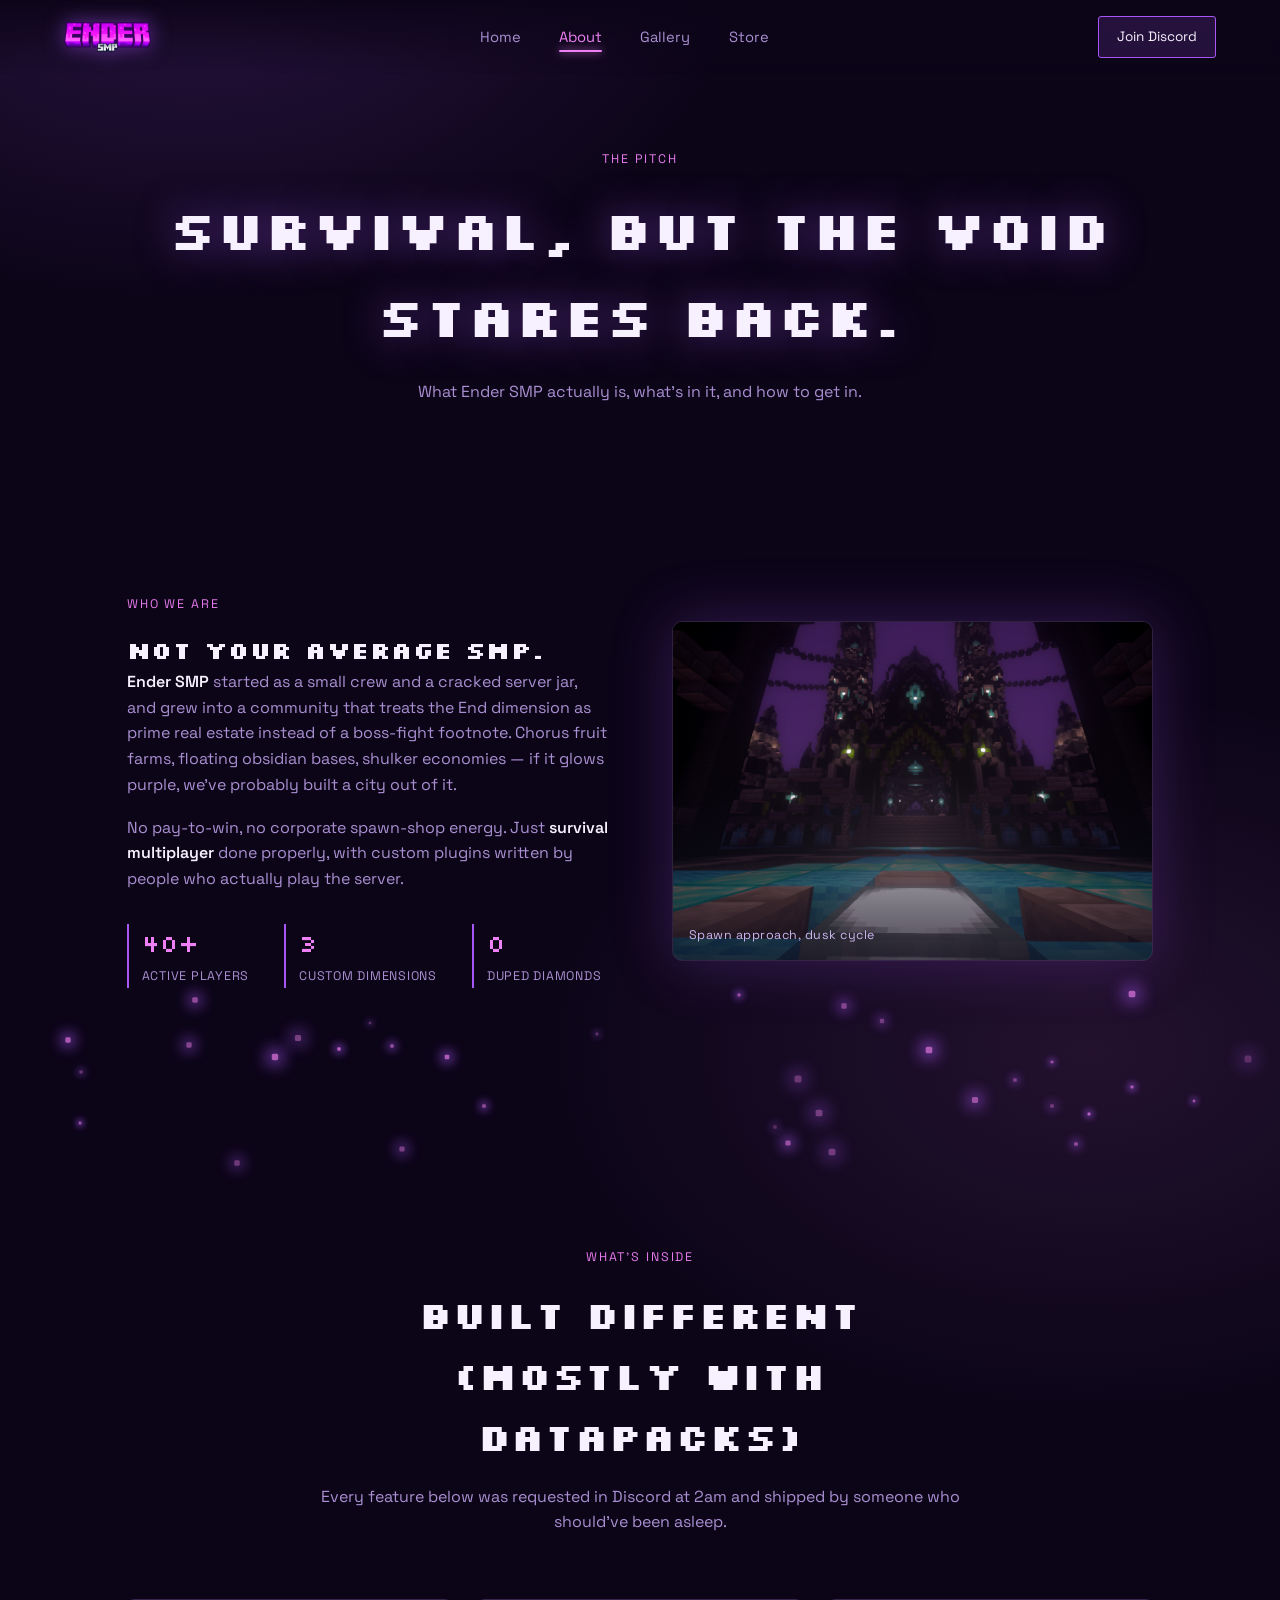
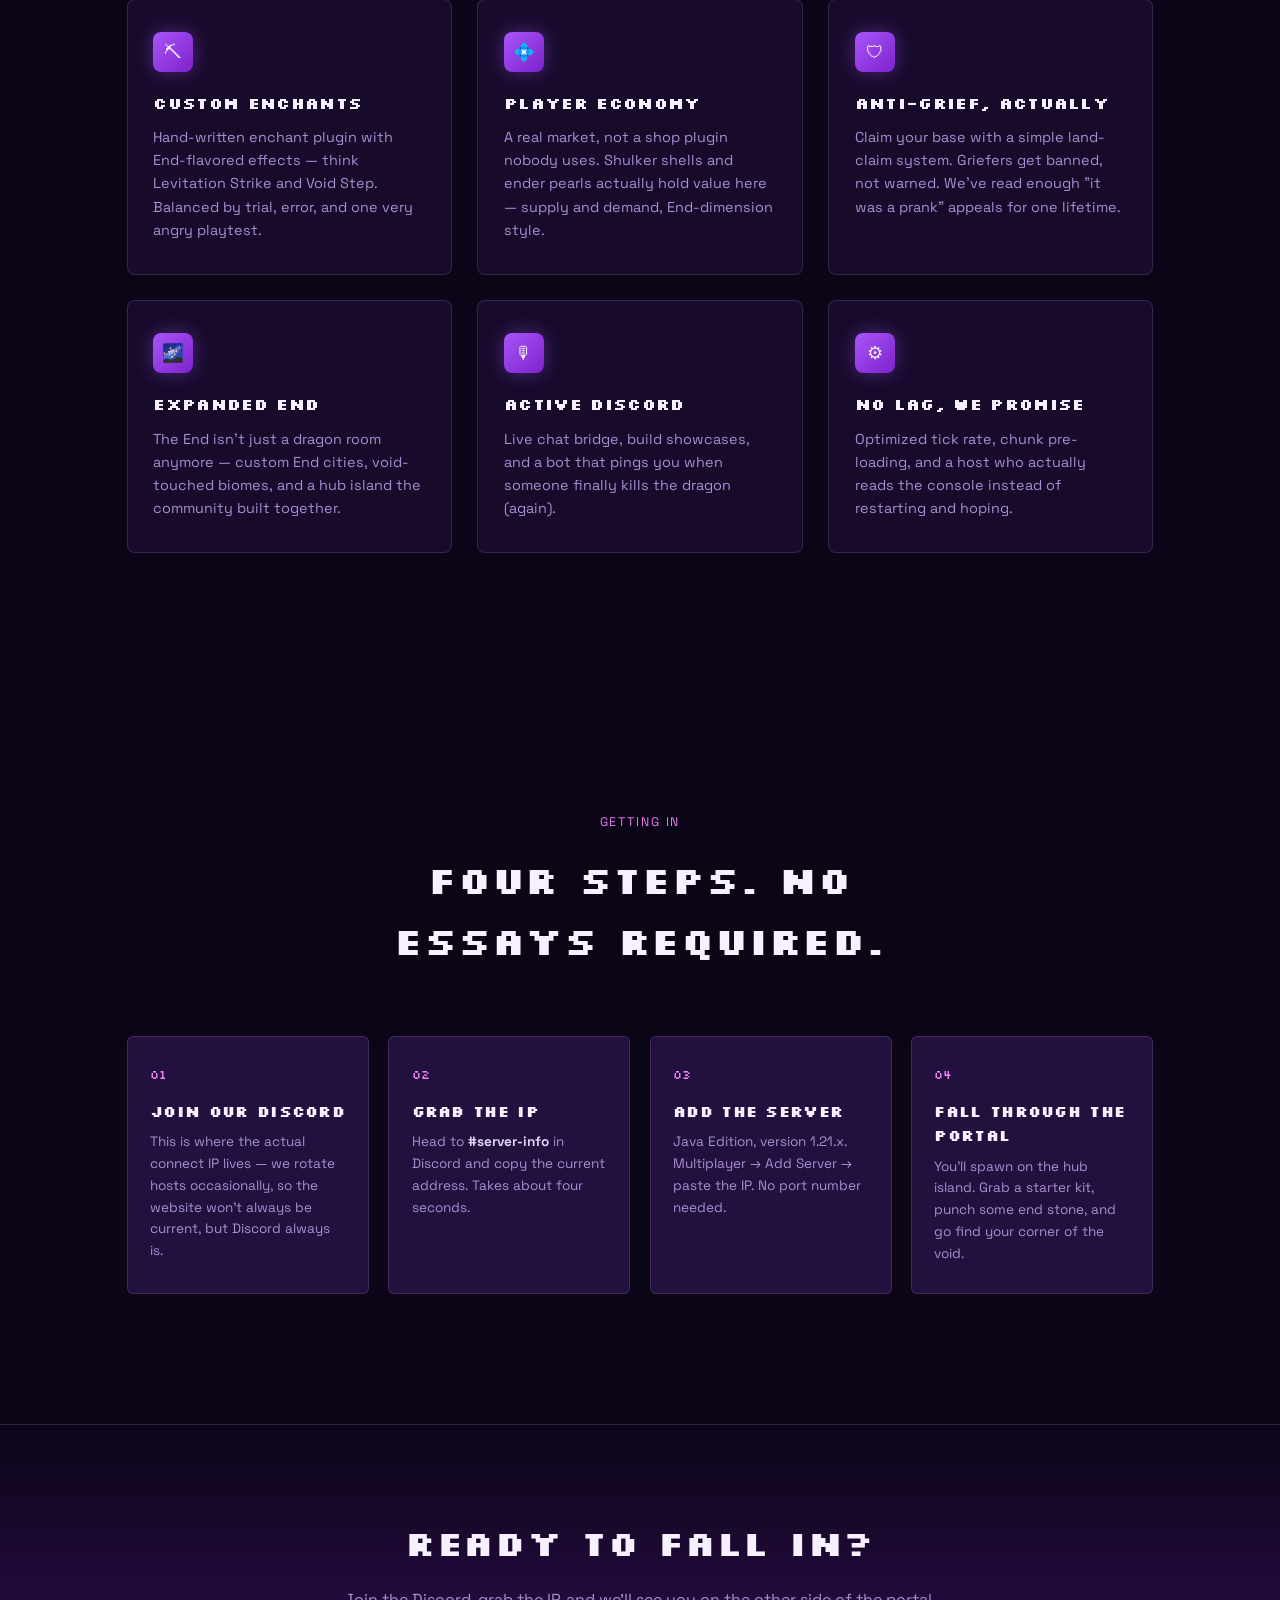
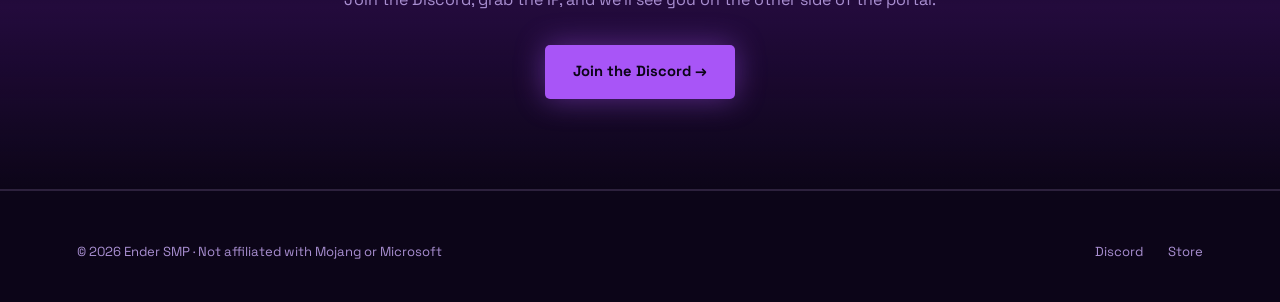
==== about.html @ 53026280 "Add files via upload" ====
<!DOCTYPE html>
<html lang="en">
<head>
<meta charset="UTF-8">
<meta name="viewport" content="width=device-width, initial-scale=1.0">
<title>About — Ender SMP</title>
<link rel="icon" type="image/png" sizes="32x32" href="assets/favicon-32.png">
<link rel="icon" type="image/png" sizes="16x16" href="assets/favicon-16.png">
<link rel="apple-touch-icon" href="assets/apple-touch-icon.png">
<link rel="preconnect" href="https://fonts.googleapis.com">
<link rel="preconnect" href="https://fonts.gstatic.com" crossorigin>
<link href="https://fonts.googleapis.com/css2?family=Silkscreen:wght@400;700&family=Space+Grotesk:wght@300;400;500;600;700&display=swap" rel="stylesheet">
<link rel="stylesheet" href="assets/css/style.css">
</head>
<body data-page="about">

<div id="particles"></div>

<header>
  <div class="logo">
    <a href="index.html"><img src="assets/logo.png" alt="Ender SMP logo"></a>
  </div>
  <div class="nav-links">
    <nav>
      <ul>
        <li><a href="index.html" data-page="home">Home</a></li>
        <li><a href="about.html" data-page="about">About</a></li>
        <li><a href="gallery.html" data-page="gallery">Gallery</a></li>
        <li><a href="store.html" data-page="store">Store</a></li>
      </ul>
    </nav>
  </div>
  <a class="nav-cta" href="https://discord.gg/vQBeGj7jYq" target="_blank" rel="noopener">Join Discord</a>
</header>

<!-- PAGE HERO -->
<section class="page-hero">
  <div class="eyebrow">The Pitch</div>
  <h1 class="pixel">Survival, but the void stares back.</h1>
  <p>What Ender SMP actually is, what's in it, and how to get in.</p>
</section>

<!-- ABOUT -->
<section id="about">
  <div class="about-grid reveal">
    <div>
      <div class="eyebrow">Who We Are</div>
      <h2>Not your average SMP.</h2>
      <p><b>Ender SMP</b> started as a small crew and a cracked server jar, and grew into a community that treats the End dimension as prime real estate instead of a boss-fight footnote. Chorus fruit farms, floating obsidian bases, shulker economies — if it glows purple, we've probably built a city out of it.</p>
      <p>No pay-to-win, no corporate spawn-shop energy. Just <b>survival multiplayer</b> done properly, with custom plugins written by people who actually play the server.</p>
      <div class="stat-row">
        <div><span class="num">40+</span><span class="lbl">Active players</span></div>
        <div><span class="num">3</span><span class="lbl">Custom dimensions</span></div>
        <div><span class="num">0</span><span class="lbl">Duped diamonds</span></div>
      </div>
    </div>
    <div class="end-visual">
      <img src="assets/gallery-1-spawn-castle.png" alt="Ender SMP spawn castle under a purple sky">
      <span class="cap">Spawn approach, dusk cycle</span>
    </div>
  </div>
</section>

<!-- FEATURES -->
<section id="features">
  <div class="section-head reveal">
    <div class="eyebrow">What's Inside</div>
    <h2>Built different (mostly with datapacks)</h2>
    <p>Every feature below was requested in Discord at 2am and shipped by someone who should've been asleep.</p>
  </div>
  <div class="feature-grid">
    <div class="feature-card reveal">
      <div class="ico">⛏</div>
      <h3>Custom Enchants</h3>
      <p>Hand-written enchant plugin with End-flavored effects — think Levitation Strike and Void Step. Balanced by trial, error, and one very angry playtest.</p>
    </div>
    <div class="feature-card reveal">
      <div class="ico">💠</div>
      <h3>Player Economy</h3>
      <p>A real market, not a shop plugin nobody uses. Shulker shells and ender pearls actually hold value here — supply and demand, End-dimension style.</p>
    </div>
    <div class="feature-card reveal">
      <div class="ico">🛡</div>
      <h3>Anti-Grief, Actually</h3>
      <p>Claim your base with a simple land-claim system. Griefers get banned, not warned. We've read enough "it was a prank" appeals for one lifetime.</p>
    </div>
    <div class="feature-card reveal">
      <div class="ico">🌌</div>
      <h3>Expanded End</h3>
      <p>The End isn't just a dragon room anymore — custom End cities, void-touched biomes, and a hub island the community built together.</p>
    </div>
    <div class="feature-card reveal">
      <div class="ico">🎙</div>
      <h3>Active Discord</h3>
      <p>Live chat bridge, build showcases, and a bot that pings you when someone finally kills the dragon (again).</p>
    </div>
    <div class="feature-card reveal">
      <div class="ico">⚙</div>
      <h3>No Lag, We Promise</h3>
      <p>Optimized tick rate, chunk pre-loading, and a host who actually reads the console instead of restarting and hoping.</p>
    </div>
  </div>
</section>

<!-- JOIN -->
<section id="join">
  <div class="section-head reveal">
    <div class="eyebrow">Getting In</div>
    <h2>Four steps. No essays required.</h2>
  </div>
  <div class="steps">
    <div class="step reveal" data-n="01">
      <h3>Join our Discord</h3>
      <p>This is where the actual connect IP lives — we rotate hosts occasionally, so the website won't always be current, but Discord always is.</p>
    </div>
    <div class="step reveal" data-n="02">
      <h3>Grab the IP</h3>
      <p>Head to <b style="color:var(--crystal)">#server-info</b> in Discord and copy the current address. Takes about four seconds.</p>
    </div>
    <div class="step reveal" data-n="03">
      <h3>Add the server</h3>
      <p>Java Edition, version 1.21.x. Multiplayer → Add Server → paste the IP. No port number needed.</p>
    </div>
    <div class="step reveal" data-n="04">
      <h3>Fall through the portal</h3>
      <p>You'll spawn on the hub island. Grab a starter kit, punch some end stone, and go find your corner of the void.</p>
    </div>
  </div>
</section>

<!-- CTA -->
<div class="cta-band reveal">
  <h2 class="pixel">Ready to fall in?</h2>
  <p>Join the Discord, grab the IP, and we'll see you on the other side of the portal.</p>
  <a class="discord-cta" href="https://discord.gg/vQBeGj7jYq" target="_blank" rel="noopener">Join the Discord →</a>
</div>

<footer>
  <span>© 2026 Ender SMP · Not affiliated with Mojang or Microsoft</span>
  <div class="footer-links">
    <a href="https://discord.gg/vQBeGj7jYq" target="_blank" rel="noopener">Discord</a>
    <a href="store.html">Store</a>
  </div>
</footer>

<script src="assets/js/main.js"></script>
</body>
</html>
---- assets/css/style.css ----
:root{
    --void: #0c0518;
    --void-2: #150a2c;
    --obsidian: #22103f;
    --obsidian-2: #34195e;
    --lilac: #cbb6ee;
    --lilac-dim: #a98fd1;
    --purple: #a855f7;
    --purple-deep: #7e22ce;
    --magenta: #ef7ff5;
    --crystal: #e3d1ff;
    --white: #f7f1ff;
    --line: rgba(216, 180, 255, 0.16);
    --eyebrow: 0.78rem;
  }

  *{margin:0; padding:0; box-sizing:border-box;}
  html{scroll-behavior:smooth;}

  body{
    background: var(--void);
    background-image:
      radial-gradient(ellipse 900px 500px at 15% 0%, rgba(168,85,247,0.16), transparent 60%),
      radial-gradient(ellipse 900px 600px at 85% 30%, rgba(239,127,245,0.10), transparent 60%);
    color: var(--white);
    font-family: 'Space Grotesk', sans-serif;
    line-height: 1.6;
    overflow-x: hidden;
    position: relative;
  }

  h1,h2,h3, .pixel{
    font-family: 'Silkscreen', monospace;
    letter-spacing: 0.02em;
  }

  a{ color:inherit; text-decoration:none; }
  ul{ list-style:none; }
  img,svg{ display:block; max-width:100%; }

  ::selection{ background: var(--purple); color: var(--void); }

  /* ---------- ambient particles ---------- */
  #particles{
    position: fixed; inset:0;
    pointer-events:none;
    z-index: 1;
  }
  .spark{
    position:absolute;
    width: 4px; height: 4px;
    background: var(--magenta);
    border-radius: 1px;
    box-shadow: 0 0 10px 3px var(--purple);
    opacity: 0.7;
    animation: rise linear infinite;
  }
  @keyframes rise{
    0%{ transform: translateY(0) translateX(0) rotate(0deg); opacity:0; }
    10%{ opacity:0.85; }
    90%{ opacity:0.6; }
    100%{ transform: translateY(-110vh) translateX(20px) rotate(180deg); opacity:0; }
  }

  /* ---------- nav ---------- */
  header{
    position: fixed; top:0; left:0; right:0;
    z-index: 50;
    display:flex; align-items:center; justify-content:space-between;
    padding: 16px 5vw;
    background: linear-gradient(to bottom, rgba(12,5,24,0.95), rgba(12,5,24,0));
    backdrop-filter: blur(6px);
  }
  .logo{
    display:flex; align-items:center; gap:10px;
  }
  .logo img{ height: 30px; width:auto; filter: drop-shadow(0 0 10px rgba(168,85,247,0.5)); }
  nav ul{ display:flex; gap: 2.4rem; }
  nav a{
    font-size: 0.92rem;
    color: var(--lilac-dim);
    transition: color 0.2s;
    position:relative;
  }
  nav a:hover{ color: var(--magenta); }
  .nav-cta{
    border: 1px solid var(--purple);
    padding: 9px 18px;
    border-radius: 3px;
    font-size: 0.85rem;
    color: var(--white) !important;
    background: rgba(168,85,247,0.16);
    transition: all 0.2s;
  }
  .nav-cta:hover{ background: var(--purple); box-shadow: 0 0 18px var(--purple); }
  .nav-links, .nav-cta{ display:flex; }
  nav a.active{ color: var(--magenta); }
  nav a.active::after{
    content:"";
    position:absolute; left:0; right:0; bottom:-6px;
    height:2px; background: var(--magenta);
    box-shadow: 0 0 8px var(--magenta);
    border-radius: 2px;
  }
  @media (max-width: 780px){ .nav-links{ display:none; } }

  /* page hero (for gallery / store sub-pages) */
  .page-hero{
    padding: 150px 6vw 60px;
    text-align:center;
    position:relative; z-index:2;
  }
  .page-hero h1{
    font-size: clamp(2rem, 5.5vw, 3.4rem);
    text-shadow: 0 0 40px rgba(168,85,247,0.5);
  }
  .page-hero p{
    max-width: 560px; margin: 1.2rem auto 0;
    color: var(--lilac-dim);
  }

  /* IP section */
  .ip-section{
    text-align:center;
    padding: 80px 6vw;
  }
  .ip-panel{
    max-width: 720px;
    margin: 0 auto;
    background:
      radial-gradient(ellipse at 50% 0%, rgba(168,85,247,0.14), transparent 70%),
      rgba(34,16,63,0.5);
    border: 1px solid var(--line);
    border-radius: 14px;
    padding: 3rem 2.4rem;
    box-shadow: 0 0 60px rgba(168,85,247,0.15);
  }
  .ip-panel .eyebrow{ margin-bottom: 0.8rem; }
  .ip-panel h2{ font-size: clamp(1.5rem, 3.6vw, 2.1rem); margin-bottom: 1rem; }
  .ip-panel p{ color: var(--lilac-dim); max-width: 480px; margin: 0 auto 1.8rem; }
  .ip-faq{
    margin-top: 2.2rem;
    padding-top: 1.8rem;
    border-top: 1px solid var(--line);
    font-size: 0.85rem;
    color: var(--lilac-dim);
    max-width: 480px;
    margin-left:auto; margin-right:auto;
  }
  .ip-faq b{ color: var(--white); }

  /* ---------- hero ---------- */
  .hero{
    position: relative;
    min-height: 100vh;
    display:flex; flex-direction:column; align-items:center; justify-content:center;
    text-align:center;
    padding: 140px 6vw 80px;
    z-index: 2;
    overflow:hidden;
  }

  .portal-wrap{
    position:relative;
    width: 240px; height: 310px;
    margin-bottom: 2rem;
  }
  .portal-frame{
    position:absolute; inset:0;
    border-radius: 46% 46% 40% 40% / 30% 30% 30% 30%;
    background:
      repeating-linear-gradient(115deg, var(--obsidian) 0 10px, var(--obsidian-2) 10px 20px);
    padding: 14px;
    box-shadow: 0 0 80px rgba(168,85,247,0.5), inset 0 0 30px rgba(0,0,0,0.6);
  }
  .portal-inner{
    position:absolute; inset:14px;
    border-radius: 46% 46% 40% 40% / 30% 30% 30% 30%;
    background: conic-gradient(from 0deg, #3a0a63, var(--purple), var(--magenta), #4b1483, #3a0a63);
    background-size: 200% 200%;
    animation: swirl 5s linear infinite;
    filter: saturate(1.4);
  }
  .portal-inner::after{
    content:"";
    position:absolute; inset:0;
    background: radial-gradient(circle at 50% 50%, rgba(247,241,255,0.55), transparent 60%);
    mix-blend-mode: screen;
    animation: pulse 2.6s ease-in-out infinite;
  }
  @keyframes swirl{ to{ transform: rotate(360deg); } }
  @keyframes pulse{ 0%,100%{ opacity:0.5;} 50%{ opacity:0.95; } }

  .eyebrow{
    font-size: var(--eyebrow);
    color: var(--magenta);
    letter-spacing: 0.15em;
    text-transform: uppercase;
    margin-bottom: 1rem;
    opacity: 0.95;
  }
  .hero-logo{
    width: min(560px, 88vw);
    margin: 0 auto;
    filter: drop-shadow(0 0 40px rgba(168,85,247,0.6));
  }
  .hero p.sub{
    max-width: 560px;
    margin: 1.4rem auto 2.2rem;
    color: var(--lilac);
    font-size: 1.05rem;
  }

  .discord-cta{
    display:inline-flex; align-items:center; gap:10px;
    padding: 15px 28px;
    background: var(--purple);
    color: var(--void);
    font-weight:700;
    border-radius: 5px;
    font-size: 0.92rem;
    box-shadow: 0 0 30px rgba(168,85,247,0.45);
    transition: background 0.2s, box-shadow .2s, transform .2s;
  }
  .discord-cta:hover{ background: var(--magenta); box-shadow: 0 0 40px var(--purple); transform: translateY(-2px); }
  .hero-note{
    margin-top: 1rem;
    font-size: 0.82rem;
    color: var(--lilac-dim);
  }

  .hero-meta{
    display:flex; gap: 2.4rem; flex-wrap:wrap; justify-content:center;
    margin-top: 2.6rem;
    font-size: 0.85rem;
    color: var(--lilac-dim);
  }
  .hero-meta b{ color: var(--white); }
  .dot-live{
    display:inline-block; width:7px; height:7px; border-radius:50%;
    background:#c084fc; box-shadow: 0 0 10px #c084fc;
    margin-right:6px;
    animation: blink 1.6s ease-in-out infinite;
  }
  @keyframes blink{ 50%{ opacity:0.35; } }

  /* ---------- sections ---------- */
  section{
    position: relative; z-index:2;
    padding: 130px 6vw;
    max-width: 1180px;
    margin: 0 auto;
  }
  .section-head{
    text-align:center;
    max-width: 640px;
    margin: 0 auto 4rem;
  }
  .section-head h2{
    font-size: clamp(1.6rem, 4vw, 2.4rem);
    margin-top: 0.6rem;
  }
  .section-head p{ color: var(--lilac-dim); margin-top:1rem; }

  /* about */
  .about-grid{
    display:grid; grid-template-columns: 1fr 1fr; gap: 4rem; align-items:center;
  }
  .about-grid p{ color: var(--lilac-dim); margin-bottom: 1.1rem; }
  .about-grid p b{ color: var(--white); font-weight:600; }
  .stat-row{
    display:flex; gap: 2.2rem; margin-top: 2rem; flex-wrap:wrap;
  }
  .stat-row div{ border-left: 2px solid var(--purple); padding-left: 0.8rem; }
  .stat-row .num{ font-family:'Silkscreen', monospace; font-size:1.5rem; color: var(--magenta); display:block; }
  .stat-row .lbl{ font-size:0.78rem; color: var(--lilac-dim); text-transform:uppercase; letter-spacing:0.06em; }

  .end-visual{
    position:relative; height: 340px;
    border-radius: 10px;
    overflow: hidden;
    border: 1px solid var(--line);
    box-shadow: 0 0 60px rgba(168,85,247,0.25);
  }
  .end-visual img{
    width:100%; height:100%; object-fit: cover;
    filter: saturate(1.15) contrast(1.05);
  }
  .end-visual::after{
    content:"";
    position:absolute; inset:0;
    background: linear-gradient(180deg, rgba(12,5,24,0) 40%, rgba(12,5,24,0.75) 100%);
  }
  .end-visual .cap{
    position:absolute; bottom:14px; left:16px; z-index:2;
    font-size: 0.78rem; color: var(--lilac);
    letter-spacing: 0.04em;
  }

  /* features */
  .feature-grid{
    display:grid; grid-template-columns: repeat(3, 1fr); gap: 1.6rem;
  }
  .feature-card{
    background: rgba(34,16,63,0.5);
    border: 1px solid var(--line);
    border-radius: 8px;
    padding: 2rem 1.6rem;
    transition: transform 0.25s, border-color 0.25s, box-shadow .25s;
  }
  .feature-card:hover{
    transform: translateY(-6px);
    border-color: var(--purple);
    box-shadow: 0 10px 40px rgba(168,85,247,0.3);
  }
  .feature-card .ico{
    width: 40px; height:40px; border-radius:8px;
    background: linear-gradient(135deg, var(--purple), var(--purple-deep));
    display:flex; align-items:center; justify-content:center;
    margin-bottom:1.2rem;
    font-size: 1.1rem;
    box-shadow: 0 0 20px rgba(168,85,247,0.4);
  }
  .feature-card h3{ font-size: 1rem; margin-bottom:0.6rem; color: var(--white); }
  .feature-card p{ font-size:0.9rem; color: var(--lilac-dim); }

  /* gallery */
  .gallery-grid{
    display:grid;
    grid-template-columns: repeat(6, 1fr);
    grid-auto-rows: 160px;
    gap: 12px;
  }
  .gallery-item{
    position:relative;
    border-radius: 8px;
    overflow:hidden;
    border: 1px solid var(--line);
    cursor: pointer;
  }
  .gallery-item img{
    width:100%; height:100%; object-fit:cover;
    transition: transform 0.5s ease, filter .5s ease;
    filter: saturate(1.1);
  }
  .gallery-item:hover img{ transform: scale(1.08); filter: saturate(1.3) brightness(1.05); }
  .gallery-item::after{
    content: attr(data-cap);
    position:absolute; left:0; right:0; bottom:0;
    padding: 10px 12px 8px;
    font-size: 0.72rem;
    color: var(--white);
    background: linear-gradient(to top, rgba(12,5,24,0.9), transparent);
    opacity:0; transform: translateY(6px);
    transition: opacity 0.25s, transform 0.25s;
  }
  .gallery-item:hover::after{ opacity:1; transform: translateY(0); }
  .g-a{ grid-column: span 3; grid-row: span 2; }
  .g-b{ grid-column: span 3; grid-row: span 2; }
  .g-c{ grid-column: span 2; grid-row: span 1; }
  .g-d{ grid-column: span 2; grid-row: span 1; }
  .g-e{ grid-column: span 2; grid-row: span 1; }
  .g-f{ grid-column: span 3; grid-row: span 1; }
  .g-g{ grid-column: span 3; grid-row: span 1; }

  @media (max-width: 900px){
    .gallery-grid{ grid-template-columns: repeat(2, 1fr); grid-auto-rows: 200px; }
    .g-a,.g-b,.g-c,.g-d,.g-e,.g-f,.g-g{ grid-column: span 1; grid-row: span 1; }
  }

  /* join steps */
  .steps{
    display:grid; grid-template-columns: repeat(4, 1fr); gap: 1.2rem;
  }
  .step{
    position:relative;
    background: var(--obsidian);
    border: 1px solid var(--line);
    border-radius: 6px;
    padding: 1.8rem 1.4rem;
  }
  .step::before{
    content: attr(data-n);
    font-family:'Silkscreen', monospace;
    color: var(--magenta);
    font-size: 0.75rem;
    display:block;
    margin-bottom: 0.9rem;
  }
  .step h3{ font-size:0.95rem; margin-bottom:0.5rem; }
  .step p{ font-size:0.85rem; color: var(--lilac-dim); }
  .step a{ color: var(--magenta); text-decoration: underline; }

  /* team — gold plaques */
  :root{
    --gold: #f3ce6b;
    --gold-bright: #ffe9a8;
    --gold-deep: #9c7523;
    --plaque-bg: #17101f;
  }
  .team-grid{
    display:grid; grid-template-columns: repeat(4, 1fr); gap: 1.8rem;
  }
  .team-card{
    position:relative;
    text-align:center;
    background:
      linear-gradient(180deg, rgba(243,206,107,0.07), rgba(23,16,31,0.4) 30%),
      var(--plaque-bg);
    border: 1px solid var(--gold-deep);
    outline: 1px solid rgba(243,206,107,0.25);
    outline-offset: 4px;
    border-radius: 10px;
    padding: 2.8rem 1.6rem 2.4rem;
    transition: border-color .3s, transform .3s, box-shadow .3s, outline-color .3s;
  }
  .team-card:hover{
    border-color: var(--gold);
    outline-color: rgba(243,206,107,0.55);
    transform: translateY(-6px);
    box-shadow: 0 16px 50px rgba(243,206,107,0.18), 0 0 0 1px rgba(243,206,107,0.1);
  }
  .team-card::before{
    /* corner rivets, plaque detail */
    content:"";
    position:absolute; top:10px; left:10px; right:10px; bottom:10px;
    border: 1px solid rgba(243,206,107,0.22);
    border-radius: 6px;
    pointer-events:none;
  }
  .avatar{
    width: 92px; height:92px; margin: 0 auto 1.3rem;
    border-radius: 50%;
    background: conic-gradient(from 30deg, var(--purple-deep), var(--magenta), var(--purple), var(--purple-deep));
    box-shadow: 0 0 0 3px var(--plaque-bg), 0 0 0 5px var(--gold), 0 0 26px rgba(243,206,107,0.35);
    background-size: cover;
    background-position: center;
    position:relative;
    z-index:1;
  }
  .team-card h3{
    font-size: 1.15rem;
    color: var(--gold-bright);
    letter-spacing: 0.02em;
  }
  .team-card .role{
    color: var(--gold);
    font-size: 0.72rem;
    text-transform:uppercase;
    letter-spacing:0.14em;
    margin: 0.55rem 0 0.9rem;
    font-family: 'Silkscreen', monospace;
  }
  .team-card .divider{
    width: 34px; height:1px;
    background: linear-gradient(90deg, transparent, var(--gold-deep), transparent);
    margin: 0 auto 0.9rem;
  }
  .team-card .handle{
    font-size: 0.85rem; color: var(--lilac-dim);
    display:inline-flex; align-items:center; gap:7px;
  }
  .team-card .handle::before{
    content:"";
    width:8px; height:8px; border-radius:50%;
    background: var(--purple);
    box-shadow: 0 0 8px var(--purple);
    display:inline-block;
  }
  .team-note{
    text-align:center;
    margin-top: 2.6rem;
    font-size: 0.9rem;
    color: var(--lilac-dim);
  }
  .team-note a{
    color: var(--gold);
    font-weight: 600;
    text-decoration: underline;
    text-decoration-color: rgba(243,206,107,0.4);
  }
  .team-note a:hover{ color: var(--gold-bright); }

  /* store */
  .store-grid{
    display:grid; grid-template-columns: repeat(3, 1fr); gap: 1.6rem;
  }
  .tier-card{
    position:relative;
    background: rgba(34,16,63,0.5);
    border: 1px solid var(--line);
    border-radius: 10px;
    padding: 2.4rem 1.8rem;
    text-align:center;
    transition: transform .25s, border-color .25s, box-shadow .25s;
    display:flex; flex-direction:column;
  }
  .tier-card:hover{ transform: translateY(-6px); }
  .tier-card.tier-vip{ border-color: rgba(168,85,247,0.35); }
  .tier-card.tier-vip:hover{ border-color: var(--purple); box-shadow: 0 14px 40px rgba(168,85,247,0.25); }
  .tier-card.tier-vipplus{ border-color: rgba(239,127,245,0.4); }
  .tier-card.tier-vipplus:hover{ border-color: var(--magenta); box-shadow: 0 14px 40px rgba(239,127,245,0.25); }
  .tier-card.tier-prime{
    border-color: var(--gold-deep);
    background: linear-gradient(180deg, rgba(243,206,107,0.08), rgba(34,16,63,0.5) 40%);
  }
  .tier-card.tier-prime:hover{ border-color: var(--gold); box-shadow: 0 16px 50px rgba(243,206,107,0.25); }
  .tier-badge{
    font-family:'Silkscreen', monospace;
    font-size: 0.7rem;
    letter-spacing: 0.12em;
    text-transform:uppercase;
    color: var(--lilac-dim);
    margin-bottom: 0.6rem;
  }
  .tier-card.tier-prime .tier-badge{ color: var(--gold); }
  .tier-name{ font-size: 1.4rem; margin-bottom: 0.4rem; }
  .tier-card.tier-prime .tier-name{ color: var(--gold-bright); }
  .tier-price{
    font-family:'Silkscreen', monospace;
    font-size: 1.9rem;
    color: var(--magenta);
    margin: 0.6rem 0 1.4rem;
  }
  .tier-card.tier-prime .tier-price{ color: var(--gold); }
  .tier-perk{
    font-size: 0.88rem;
    color: var(--lilac-dim);
    margin-bottom: 1.6rem;
    flex-grow:1;
  }
  .tier-card.tier-prime .tier-perk{ color: var(--lilac); }
  .tier-btn{
    display:inline-block;
    padding: 12px 0;
    border-radius: 5px;
    font-size: 0.85rem;
    font-weight:600;
    border: 1px solid var(--purple);
    color: var(--white);
    transition: background .2s, box-shadow .2s;
  }
  .tier-btn:hover{ background: var(--purple); box-shadow: 0 0 20px var(--purple); }
  .tier-card.tier-prime .tier-btn{ border-color: var(--gold); }
  .tier-card.tier-prime .tier-btn:hover{ background: var(--gold); color: var(--void); box-shadow: 0 0 20px var(--gold); }
  .store-note{
    text-align:center;
    margin-top: 2.2rem;
    font-size: 0.82rem;
    color: var(--lilac-dim);
  }

  /* discord CTA band */
  .cta-band{
    text-align:center;
    padding: 90px 6vw;
    background: linear-gradient(180deg, transparent, rgba(126,34,206,0.2), transparent);
    border-top:1px solid var(--line);
    border-bottom:1px solid var(--line);
  }
  .cta-band h2{ font-size: clamp(1.5rem, 4vw, 2.2rem); margin-bottom:1rem; }
  .cta-band p{ color: var(--lilac-dim); margin-bottom: 2rem; }

  footer{
    padding: 50px 6vw 40px;
    display:flex; justify-content:space-between; align-items:center;
    flex-wrap:wrap; gap:1rem;
    color: var(--lilac-dim);
    font-size: 0.82rem;
    border-top: 1px solid var(--line);
    position:relative; z-index:2;
  }
  footer a{ color: var(--lilac-dim); }
  footer a:hover{ color: var(--magenta); }
  .footer-links{ display:flex; gap:1.6rem; }

  /* reveal on scroll */
  .reveal{ opacity:0; transform: translateY(24px); transition: opacity 0.7s ease, transform 0.7s ease; }
  .reveal.in{ opacity:1; transform: translateY(0); }

  @media (max-width: 900px){
    .about-grid{ grid-template-columns: 1fr; }
    .feature-grid{ grid-template-columns: repeat(2, 1fr); }
    .steps{ grid-template-columns: repeat(2, 1fr); }
    .team-grid{ grid-template-columns: repeat(2, 1fr); }
  }
  @media (max-width: 520px){
    .feature-grid{ grid-template-columns: 1fr; }
    .steps{ grid-template-columns: 1fr; }
    .team-grid{ grid-template-columns: 1fr; }
  }

  @media (prefers-reduced-motion: reduce){
    *{ animation: none !important; transition: none !important; }
  }
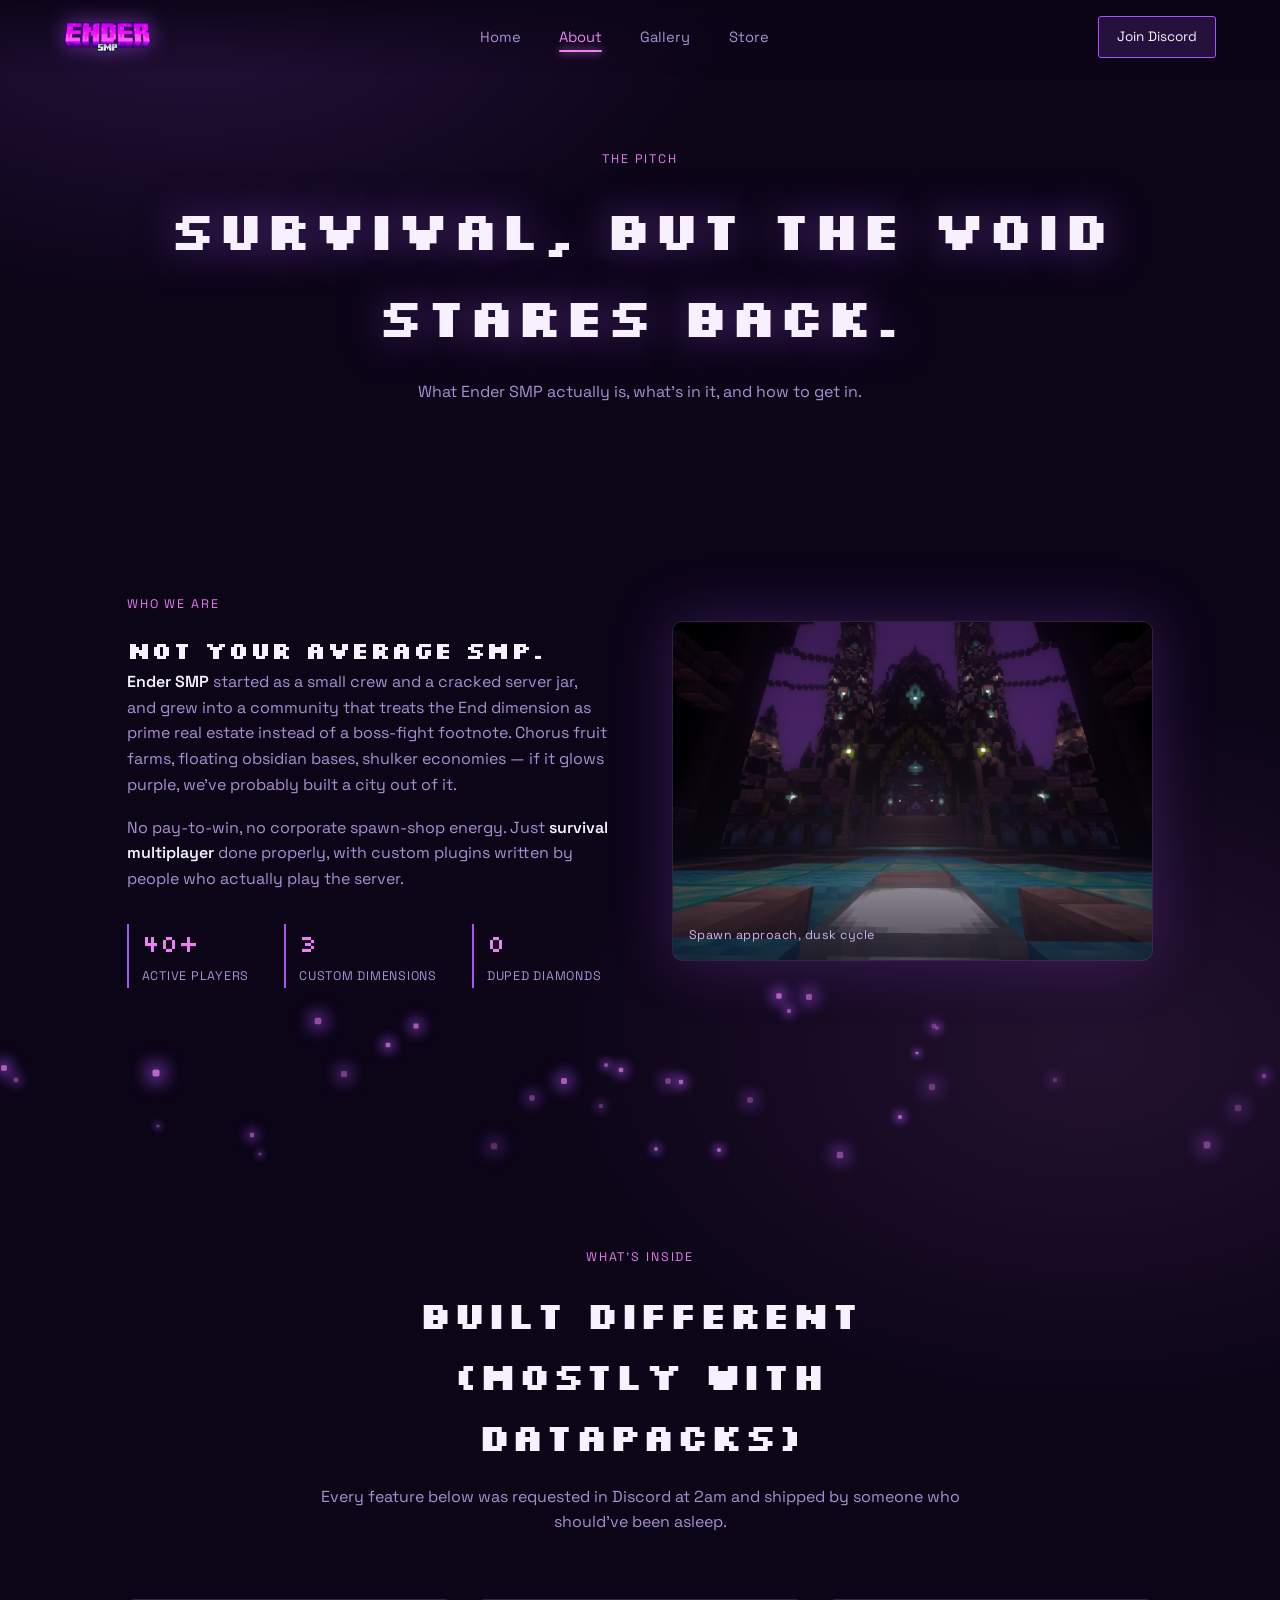
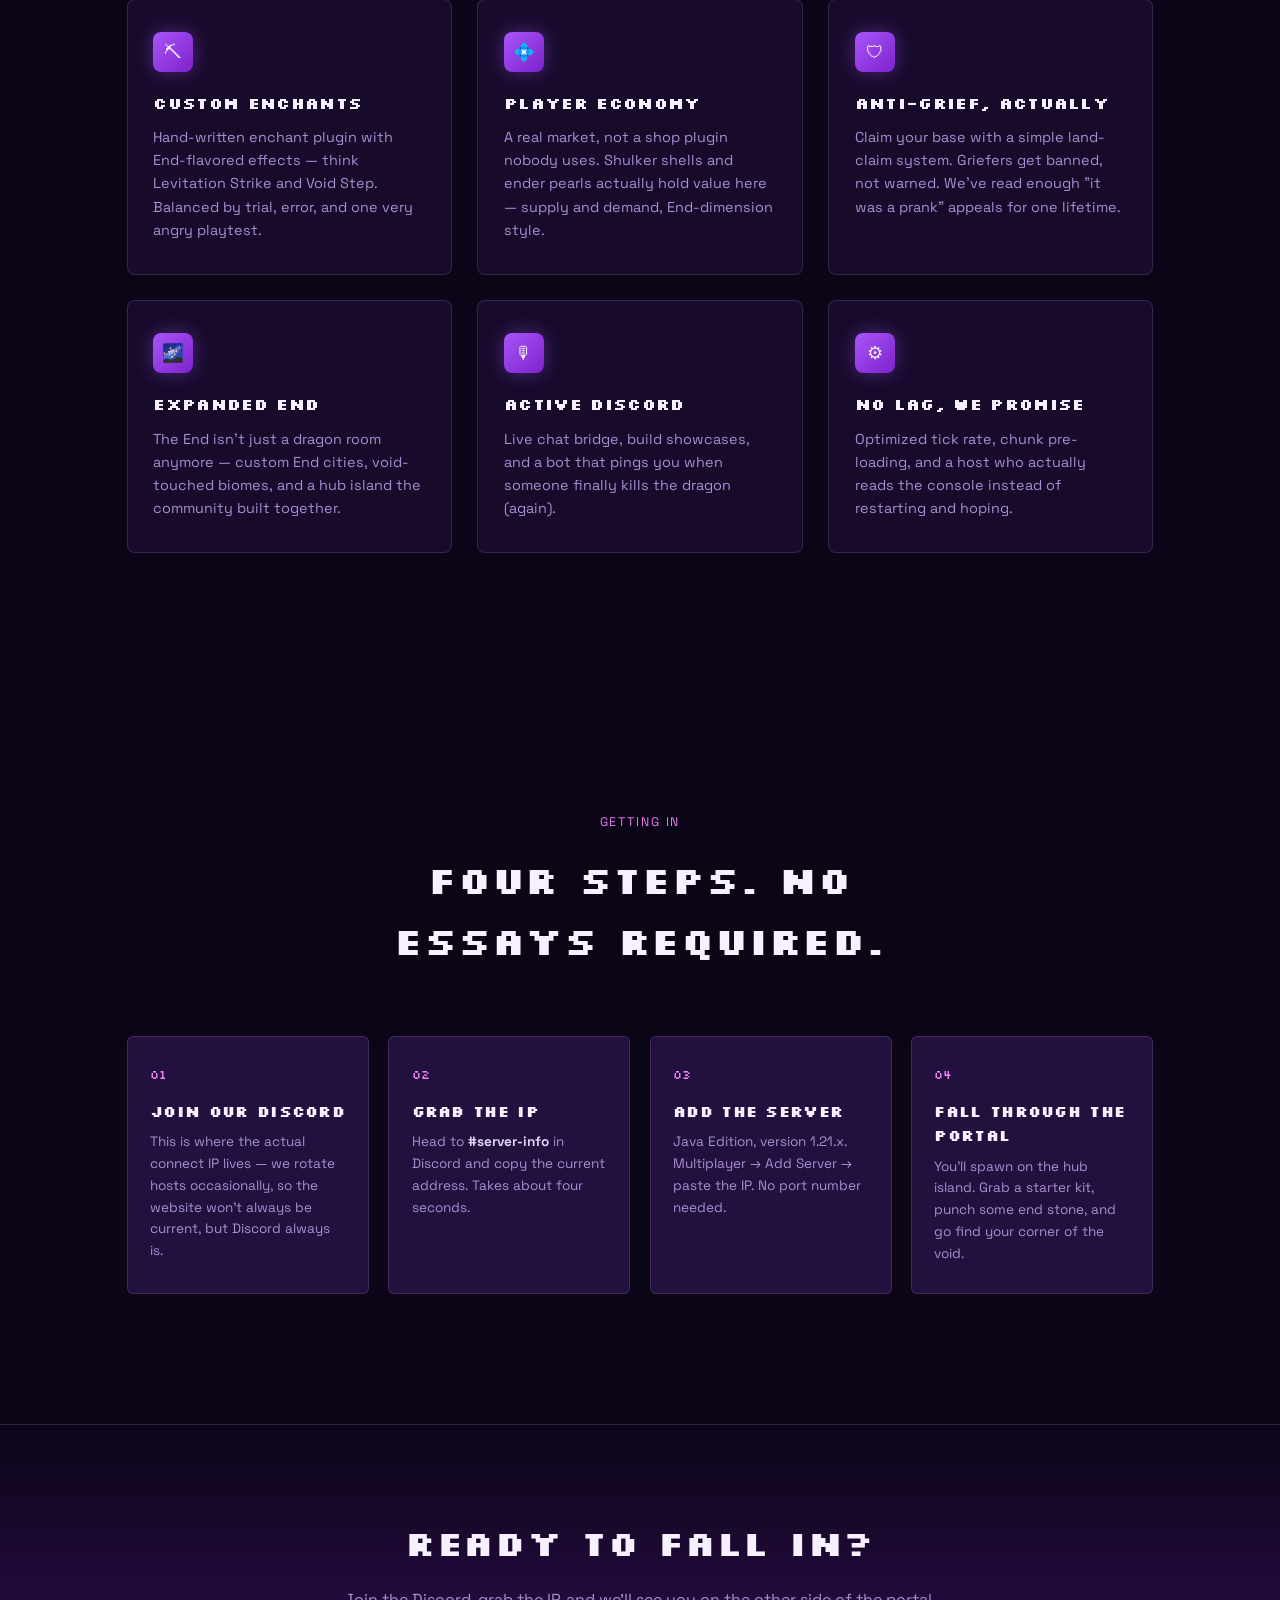
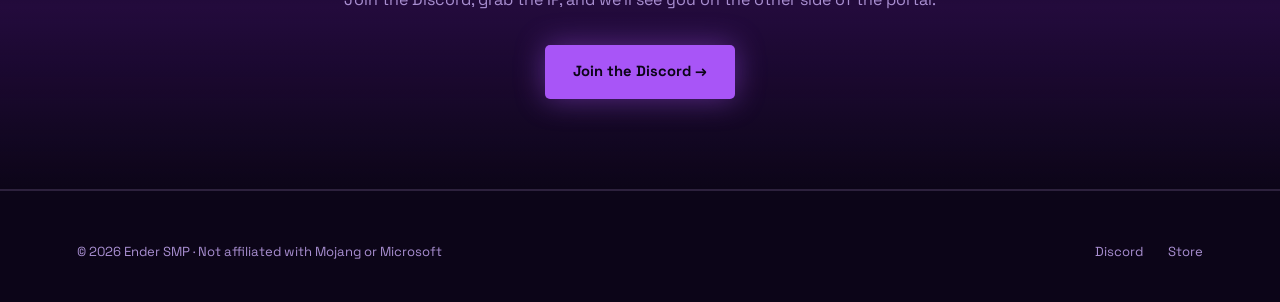
==== commit 0d6fcc6a: "Add files via upload" ====
--- a/about.html
+++ b/about.html
@@ -18,12 +18,12 @@
 
 <header>
   <div class="logo">
-    <a href="index.html"><img src="assets/logo.png" alt="Ender SMP logo"></a>
+    <a href="/"><img src="assets/logo.png" alt="Ender SMP logo"></a>
   </div>
   <div class="nav-links">
     <nav>
       <ul>
-        <li><a href="index.html" data-page="home">Home</a></li>
+        <li><a href="/" data-page="home">Home</a></li>
         <li><a href="about.html" data-page="about">About</a></li>
         <li><a href="gallery.html" data-page="gallery">Gallery</a></li>
         <li><a href="store.html" data-page="store">Store</a></li>
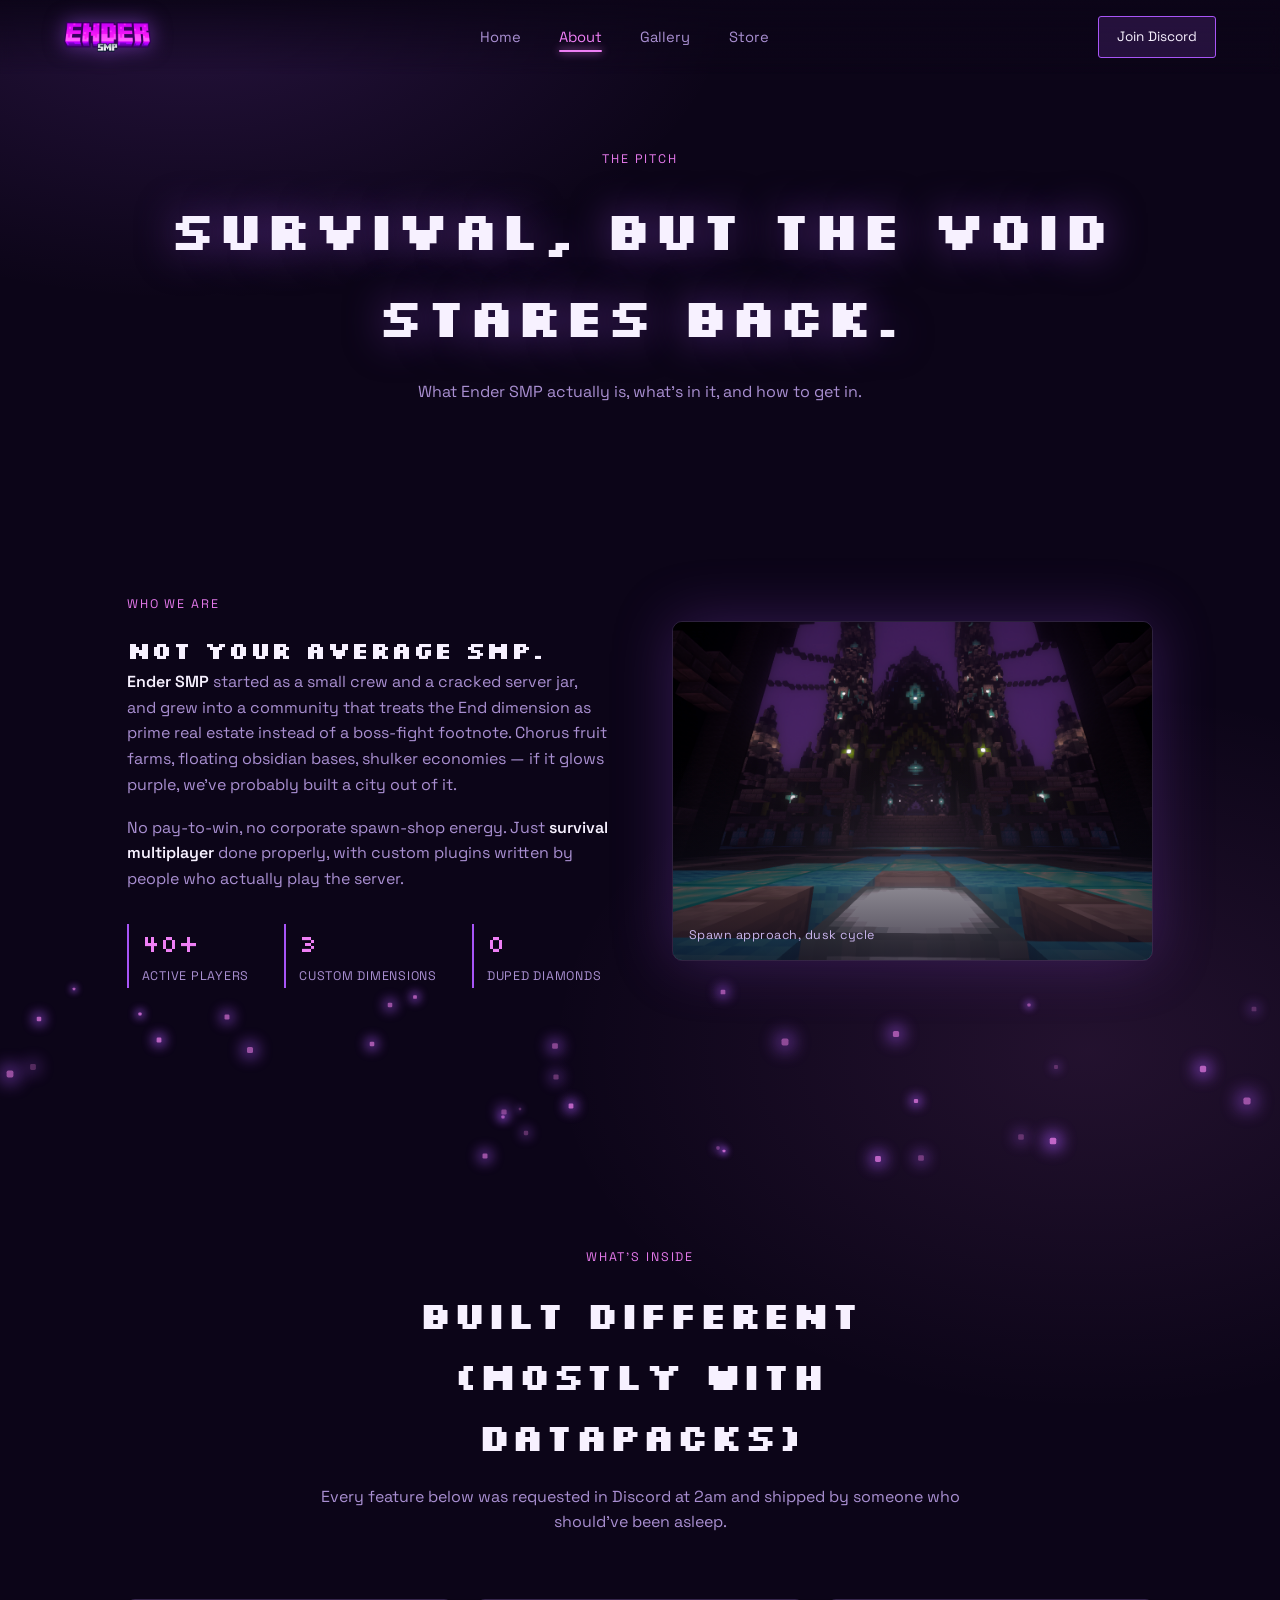
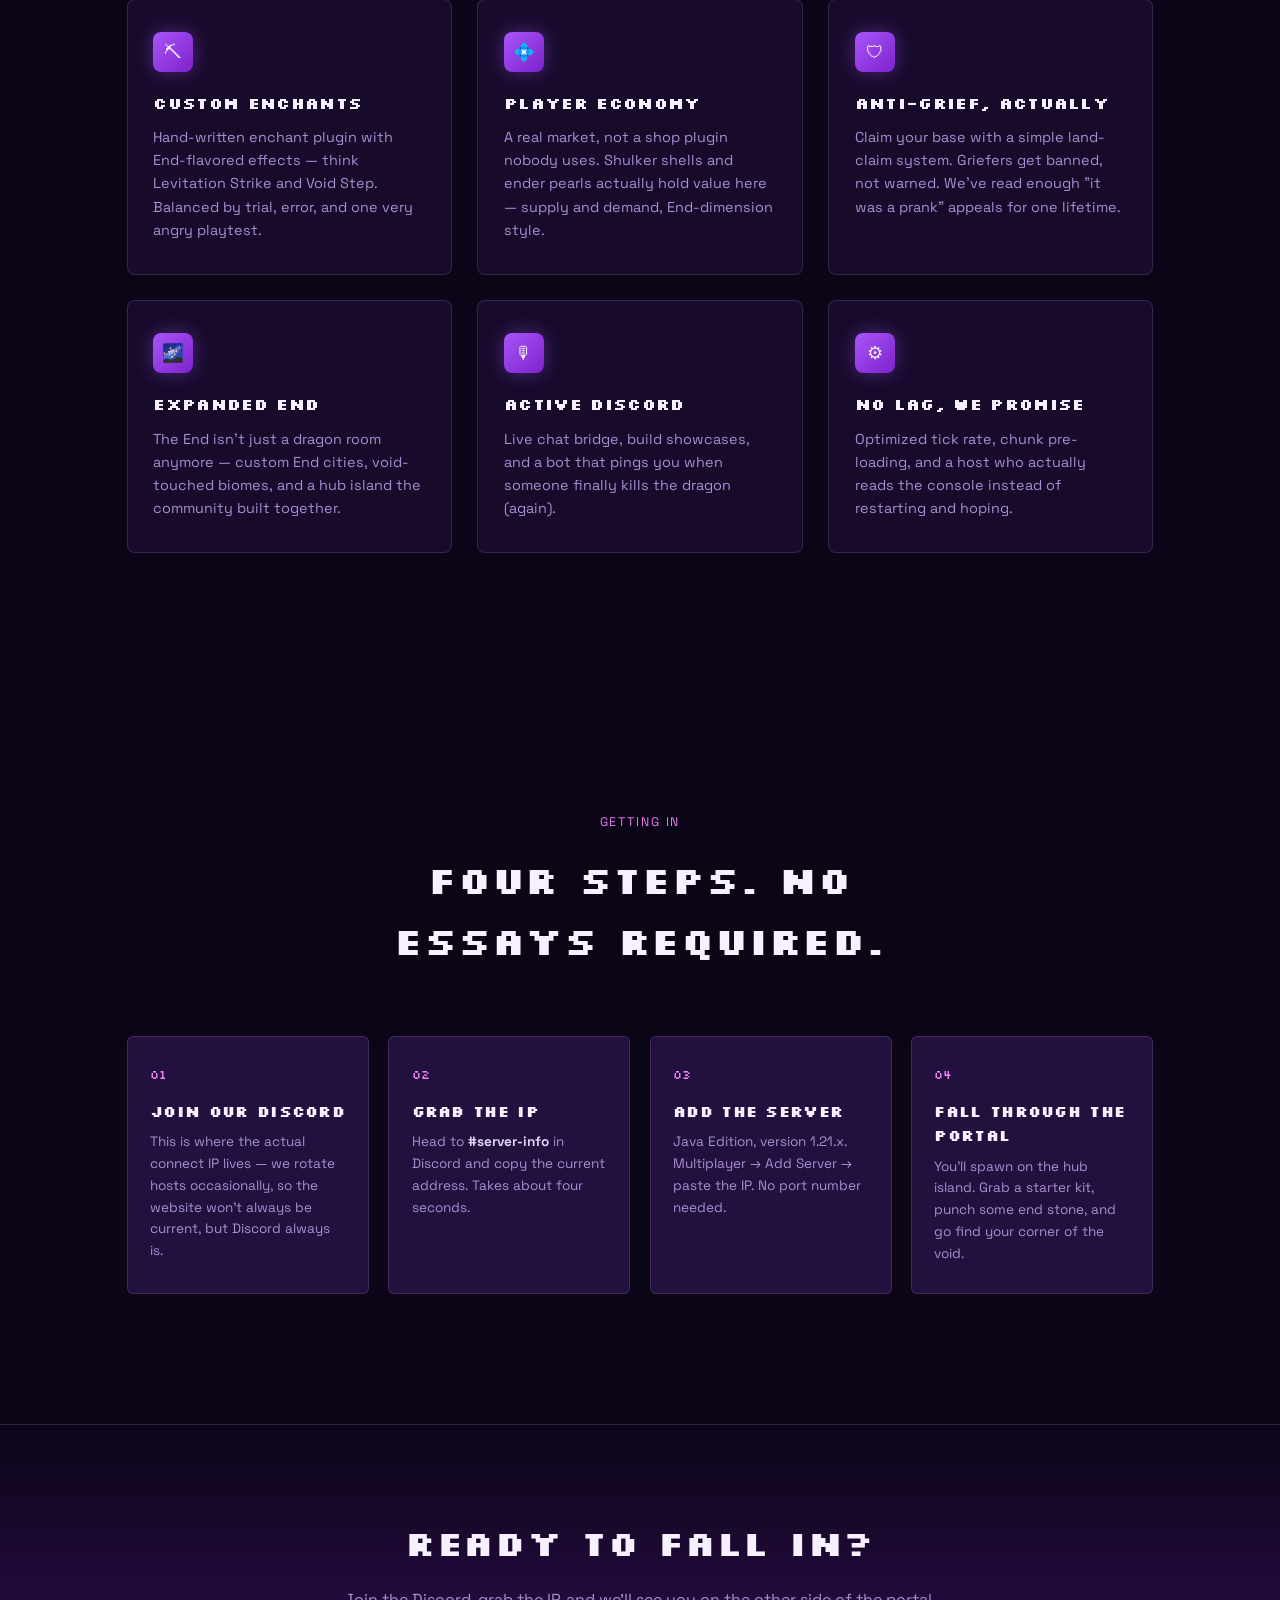
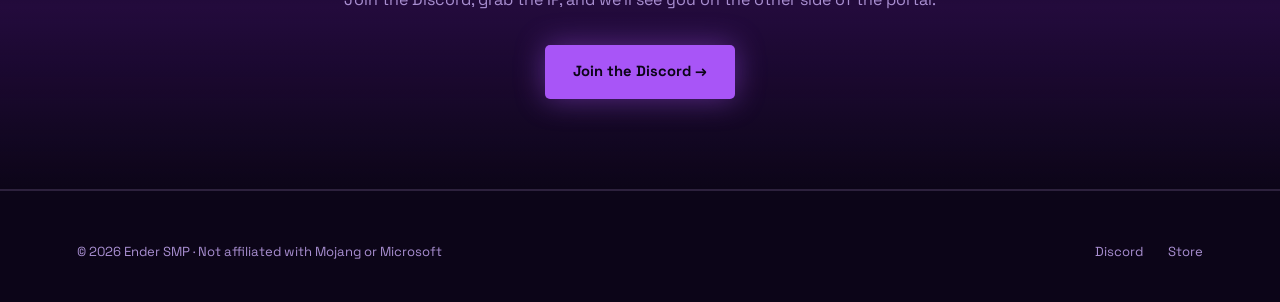
==== commit e5855090: "Update about.html" ====
--- a/about.html
+++ b/about.html
@@ -23,10 +23,10 @@
   <div class="nav-links">
     <nav>
       <ul>
-        <li><a href="/" data-page="home">Home</a></li>
-        <li><a href="about.html" data-page="about">About</a></li>
-        <li><a href="gallery.html" data-page="gallery">Gallery</a></li>
-        <li><a href="store.html" data-page="store">Store</a></li>
+        <li><a href="Home" data-page="home">Home</a></li>
+        <li><a href="About" data-page="about">About</a></li>
+        <li><a href="Gallery" data-page="gallery">Gallery</a></li>
+        <li><a href="Store" data-page="store">Store</a></li>
       </ul>
     </nav>
   </div>
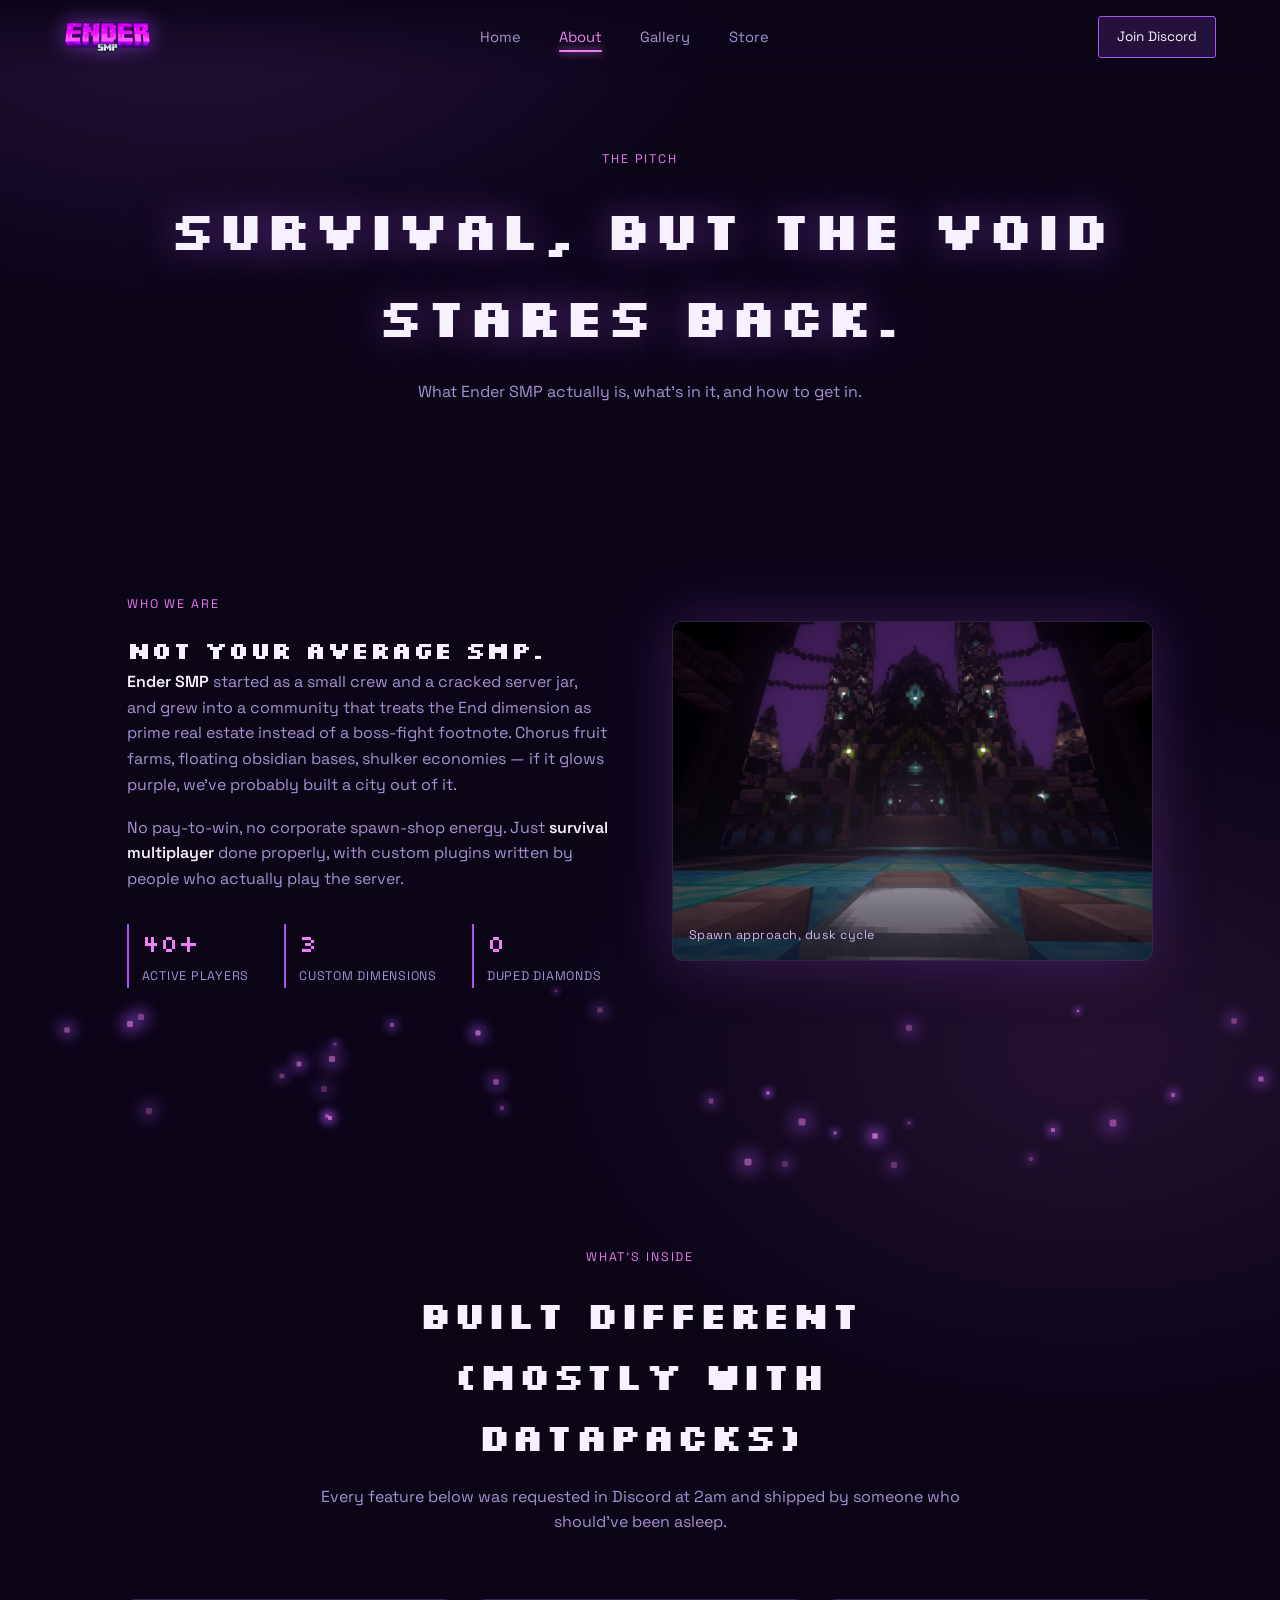
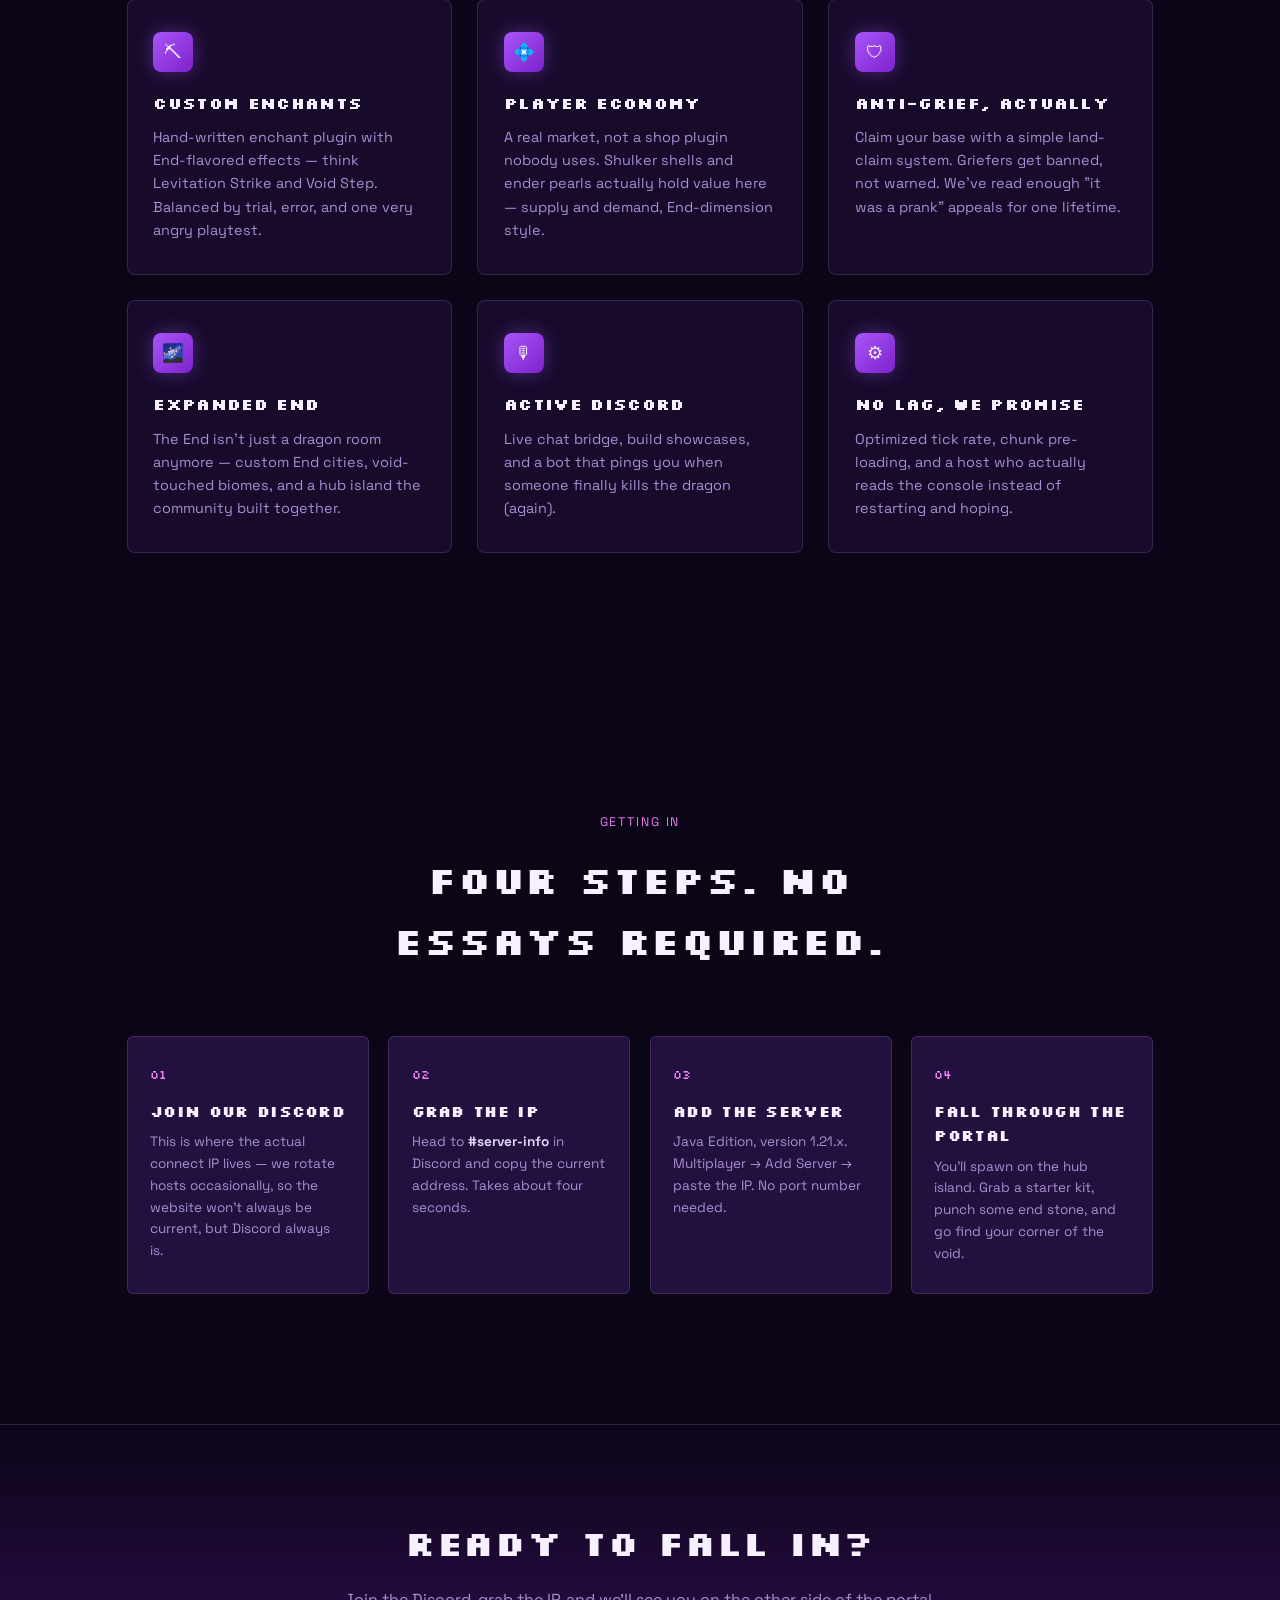
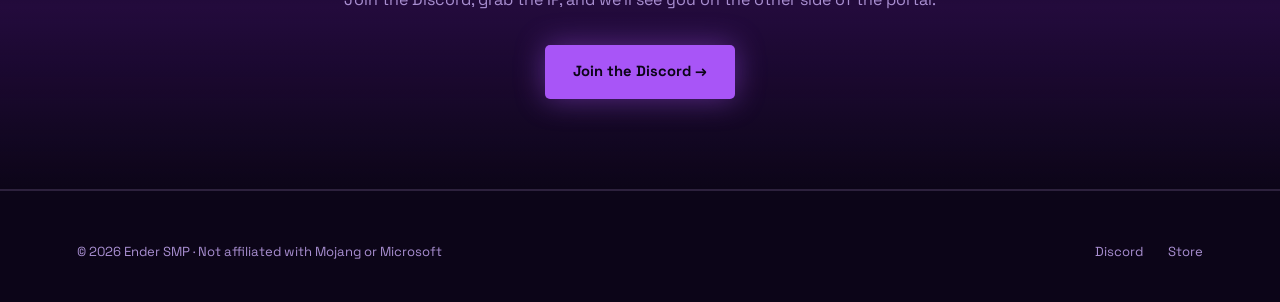
==== commit c4d8e10a: "Add files via upload" ====
--- a/about.html
+++ b/about.html
@@ -23,10 +23,10 @@
   <div class="nav-links">
     <nav>
       <ul>
-        <li><a href="Home" data-page="home">Home</a></li>
-        <li><a href="About" data-page="about">About</a></li>
-        <li><a href="Gallery" data-page="gallery">Gallery</a></li>
-        <li><a href="Store" data-page="store">Store</a></li>
+        <li><a href="/" data-page="home">Home</a></li>
+        <li><a href="about.html" data-page="about">About</a></li>
+        <li><a href="gallery.html" data-page="gallery">Gallery</a></li>
+        <li><a href="store.html" data-page="store">Store</a></li>
       </ul>
     </nav>
   </div>
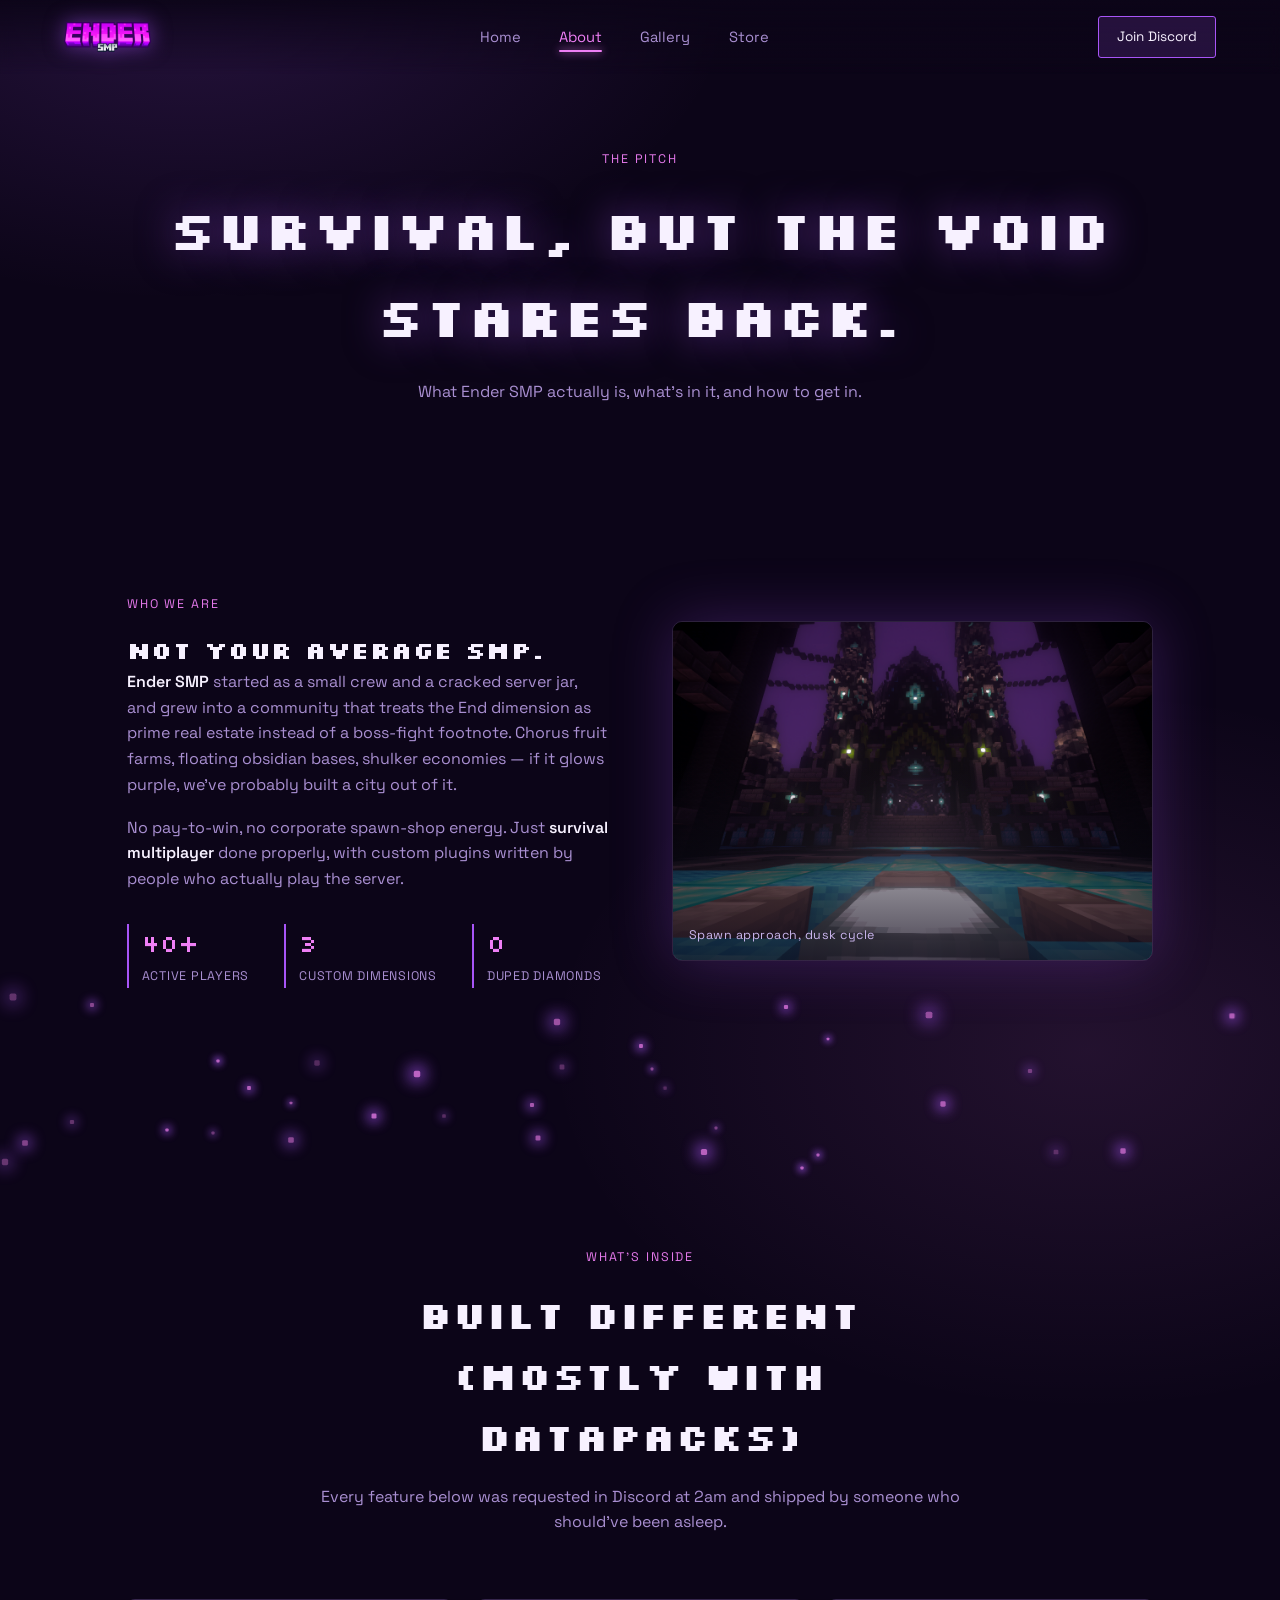
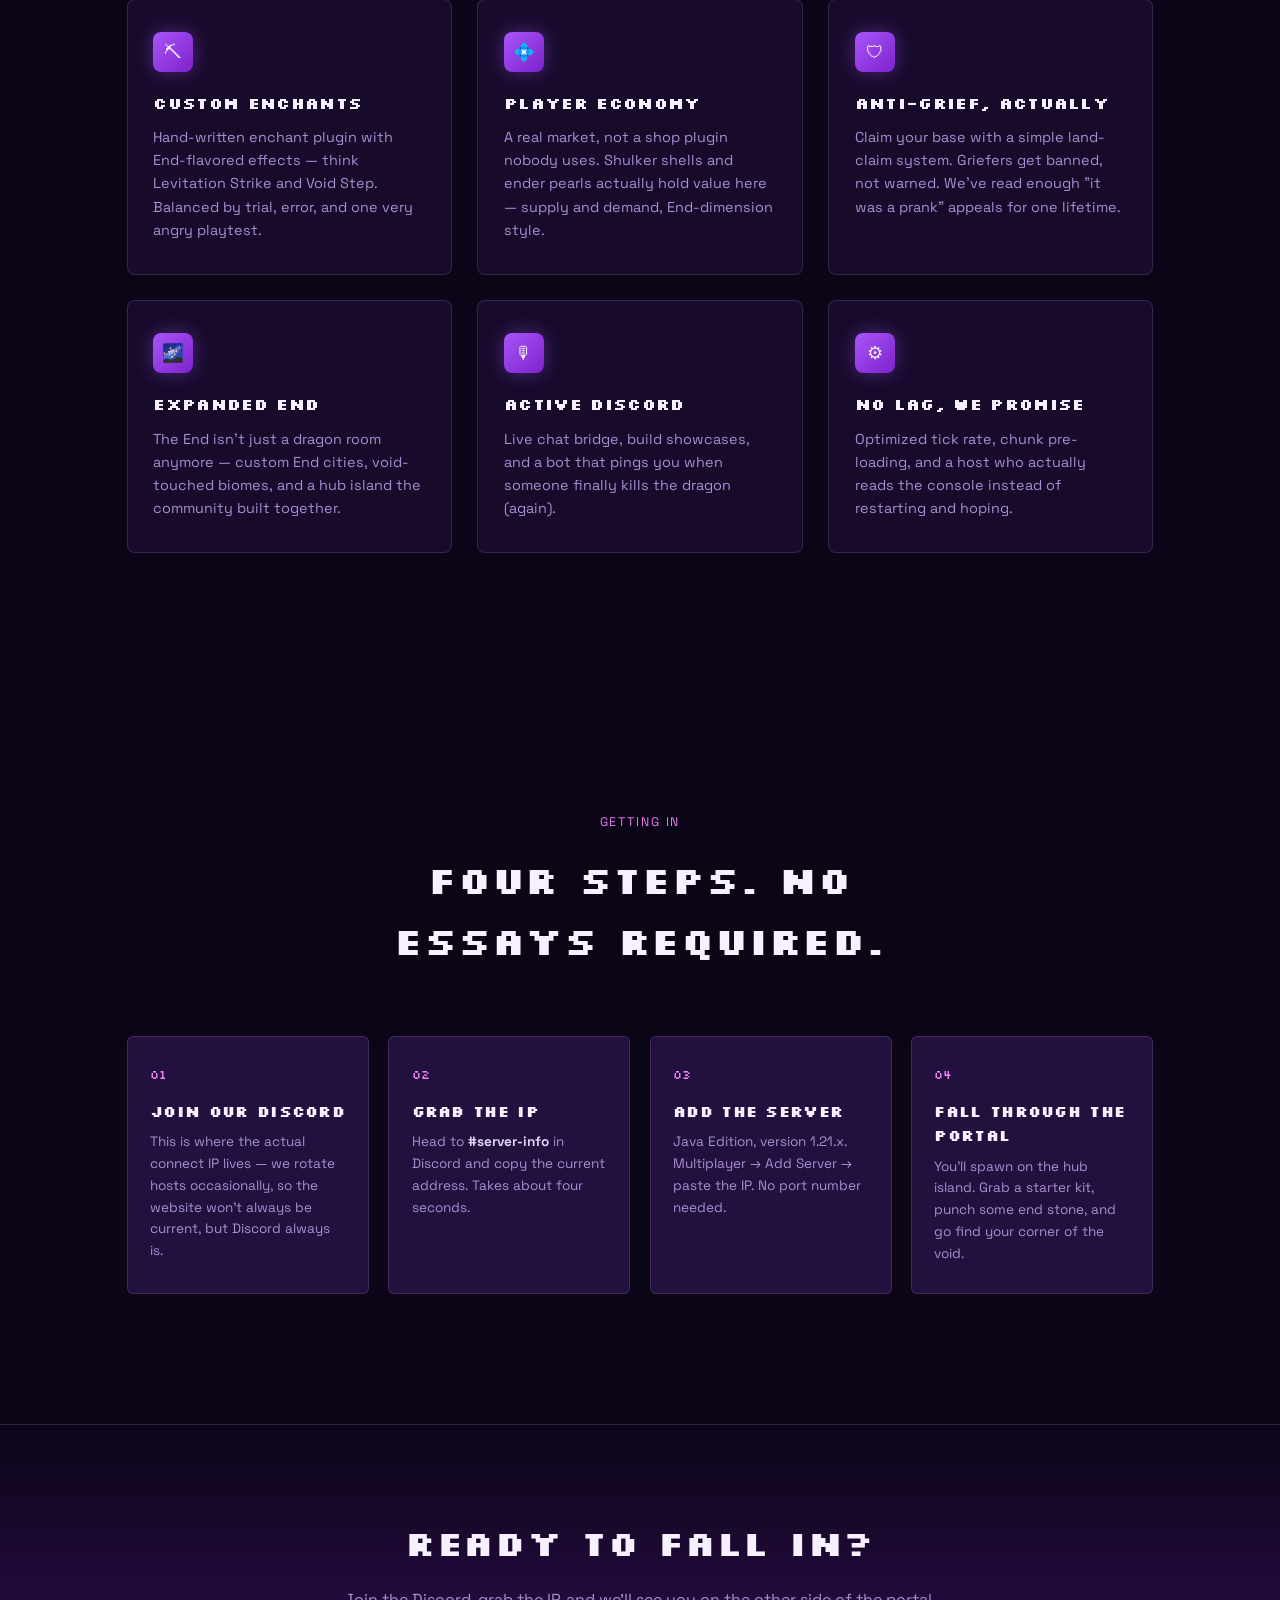
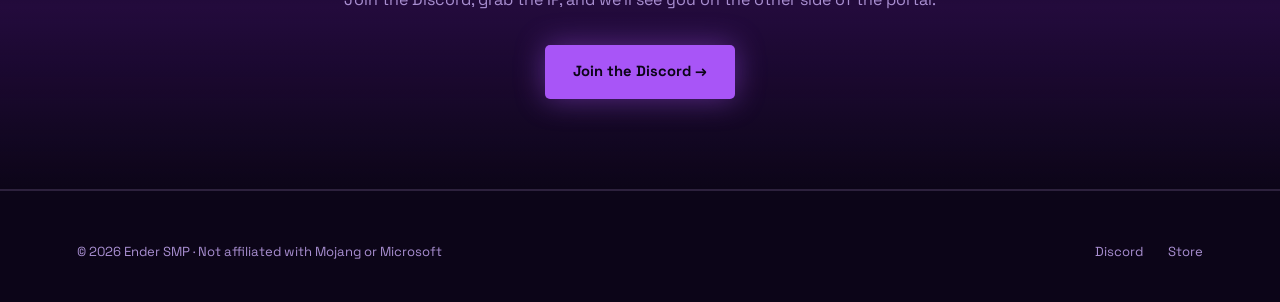
==== commit eb2d1e0b: "Update about.html" ====
--- a/about.html
+++ b/about.html
@@ -24,9 +24,9 @@
     <nav>
       <ul>
         <li><a href="/" data-page="home">Home</a></li>
-        <li><a href="about.html" data-page="about">About</a></li>
-        <li><a href="gallery.html" data-page="gallery">Gallery</a></li>
-        <li><a href="store.html" data-page="store">Store</a></li>
+        <li><a href="/about" data-page="about">About</a></li>
+        <li><a href="/gallery" data-page="gallery">Gallery</a></li>
+        <li><a href="/store" data-page="store">Store</a></li>
       </ul>
     </nav>
   </div>
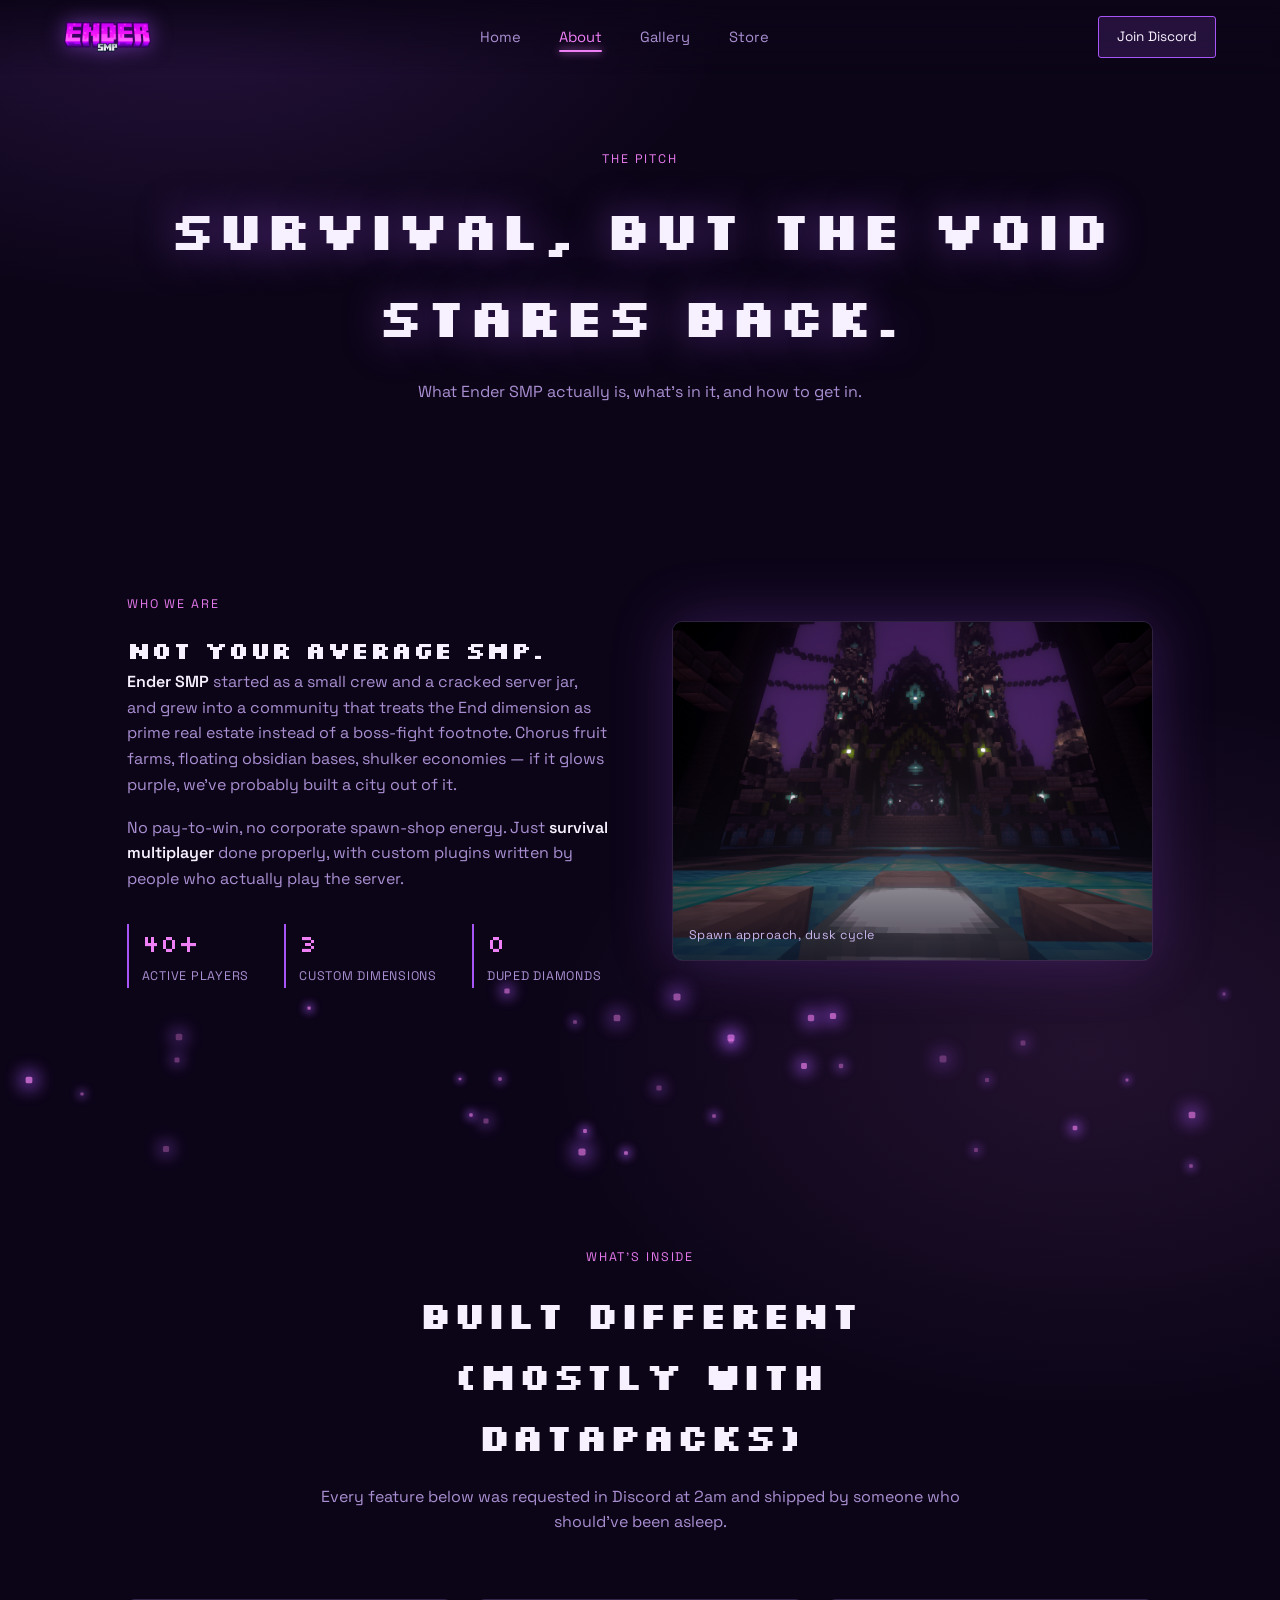
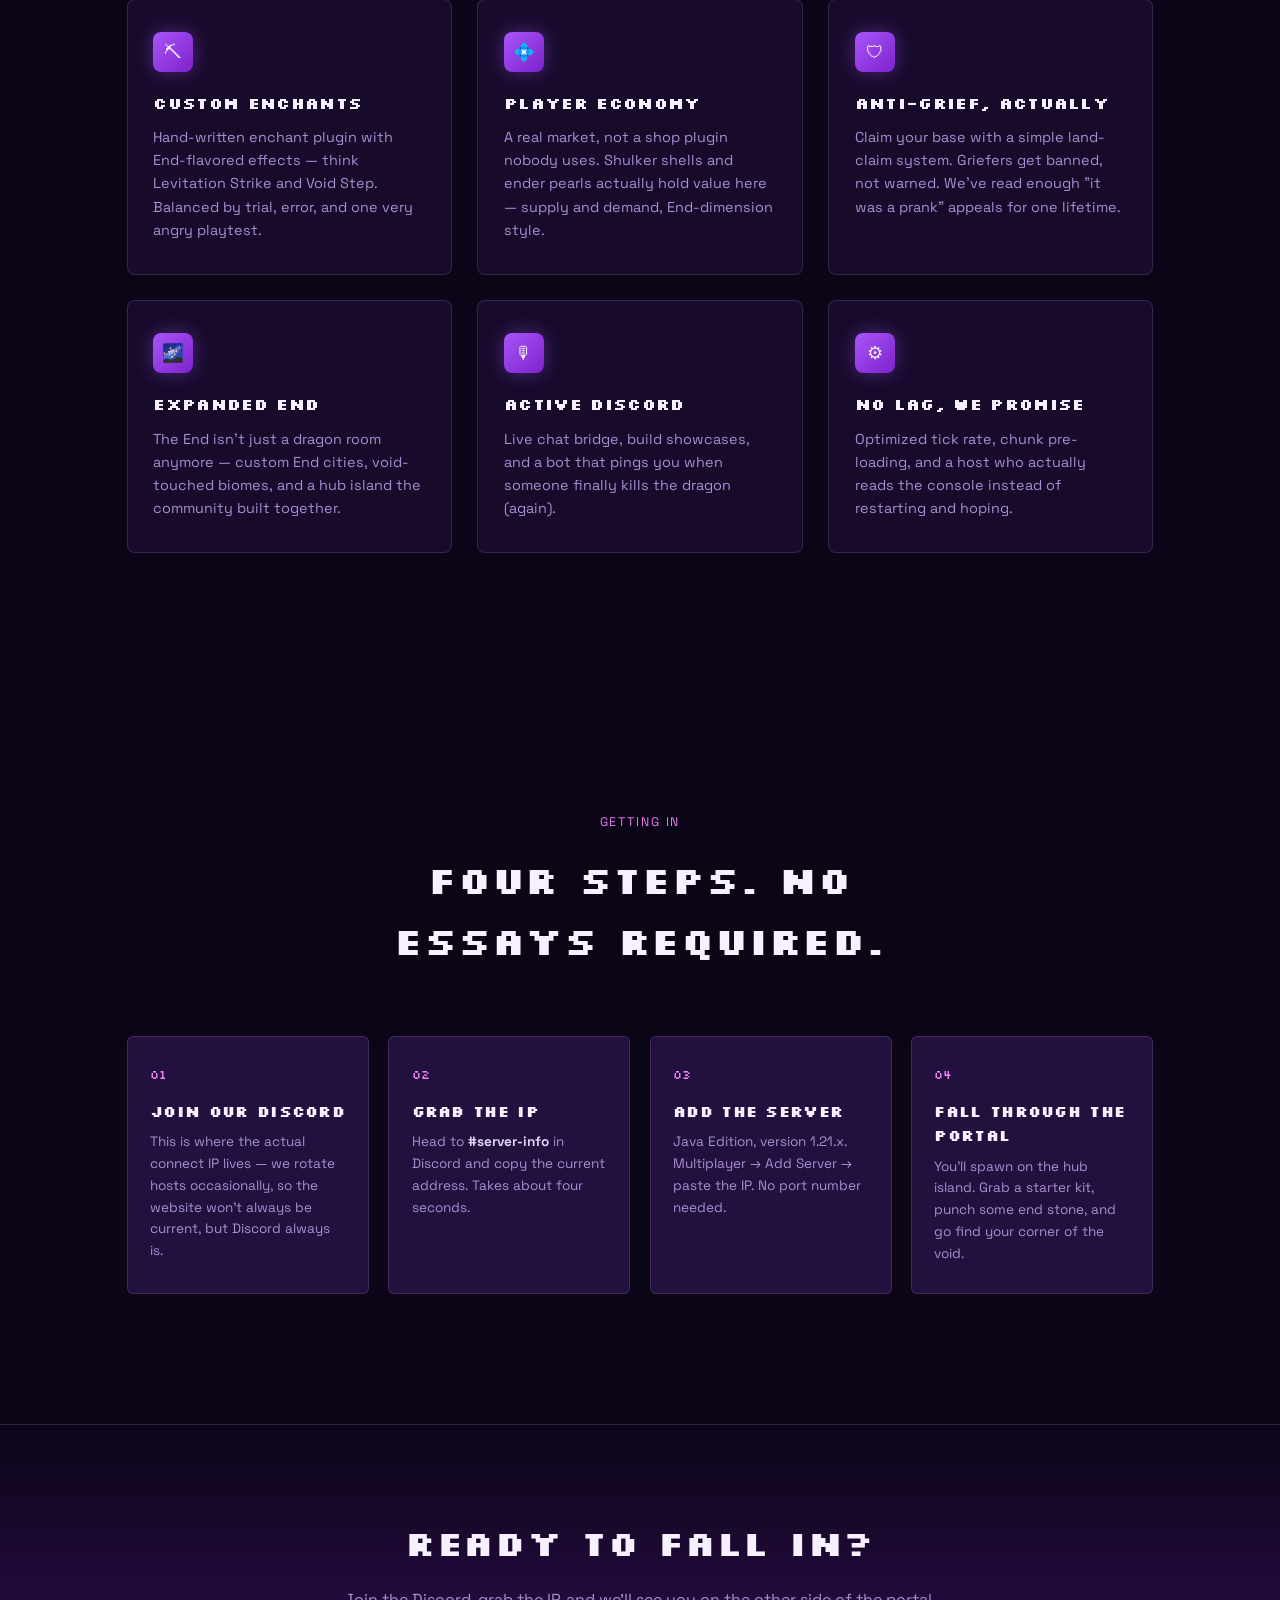
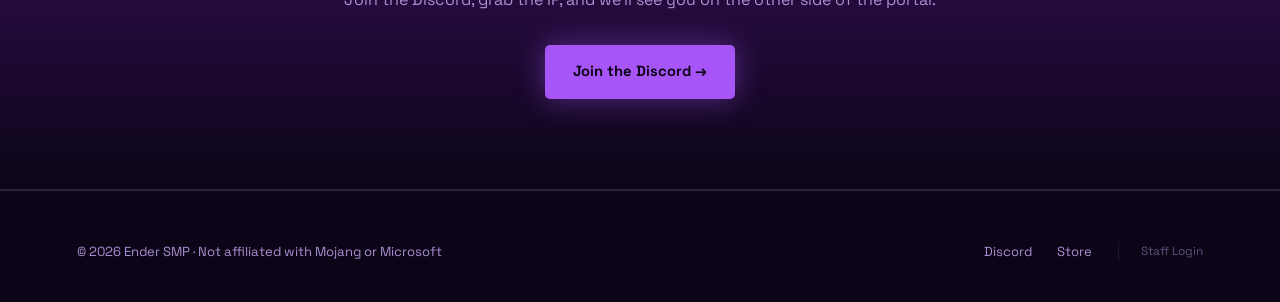
==== commit 8e30eba4: "Add files via upload Signed-off-by: w shadow <muhdrahbar39@gmail.com>" ====
--- a/about.html
+++ b/about.html
@@ -3,6 +3,10 @@
 <head>
 <meta charset="UTF-8">
 <meta name="viewport" content="width=device-width, initial-scale=1.0">
+<script src="assets/js/site-status.js"></script>
+<script src="assets/js/staff-config.js"></script>
+<script src="assets/js/staff-auth.js"></script>
+<script src="assets/js/maintenance-gate.js"></script>
 <title>About — Ender SMP</title>
 <link rel="icon" type="image/png" sizes="32x32" href="assets/favicon-32.png">
 <link rel="icon" type="image/png" sizes="16x16" href="assets/favicon-16.png">
@@ -140,6 +144,7 @@
   <div class="footer-links">
     <a href="https://discord.gg/vQBeGj7jYq" target="_blank" rel="noopener">Discord</a>
     <a href="store.html">Store</a>
+      <a href="staff-login.html" class="staff-link">Staff Login</a>
   </div>
 </footer>
 
--- a/assets/css/style.css
+++ b/assets/css/style.css
@@ -572,7 +572,14 @@
   }
   footer a{ color: var(--lilac-dim); }
   footer a:hover{ color: var(--magenta); }
-  .footer-links{ display:flex; gap:1.6rem; }
+  .footer-links{ display:flex; gap:1.6rem; align-items:center; }
+  .footer-links .staff-link{
+    font-size: 0.74rem;
+    opacity: 0.55;
+    padding-left: 1.4rem;
+    border-left: 1px solid var(--line);
+  }
+  .footer-links .staff-link:hover{ opacity: 1; color: var(--magenta); }
 
   /* reveal on scroll */
   .reveal{ opacity:0; transform: translateY(24px); transition: opacity 0.7s ease, transform 0.7s ease; }
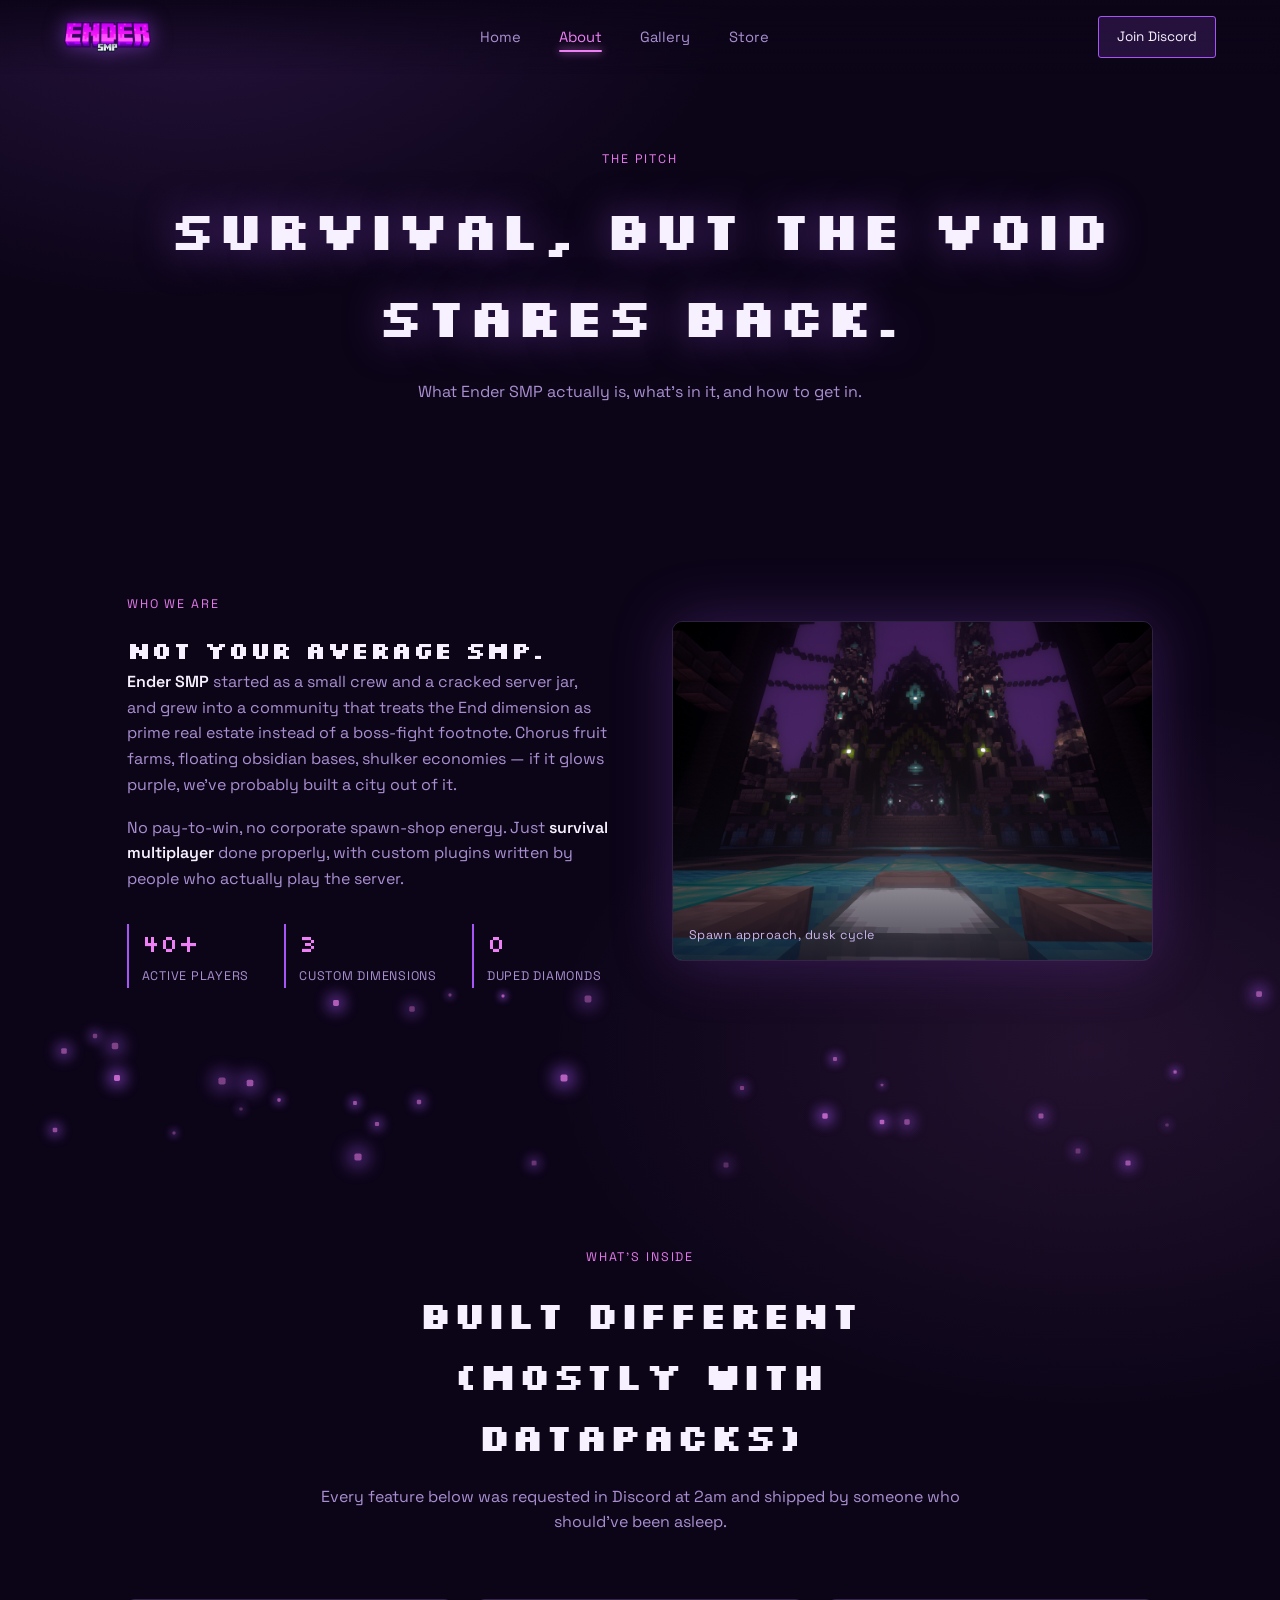
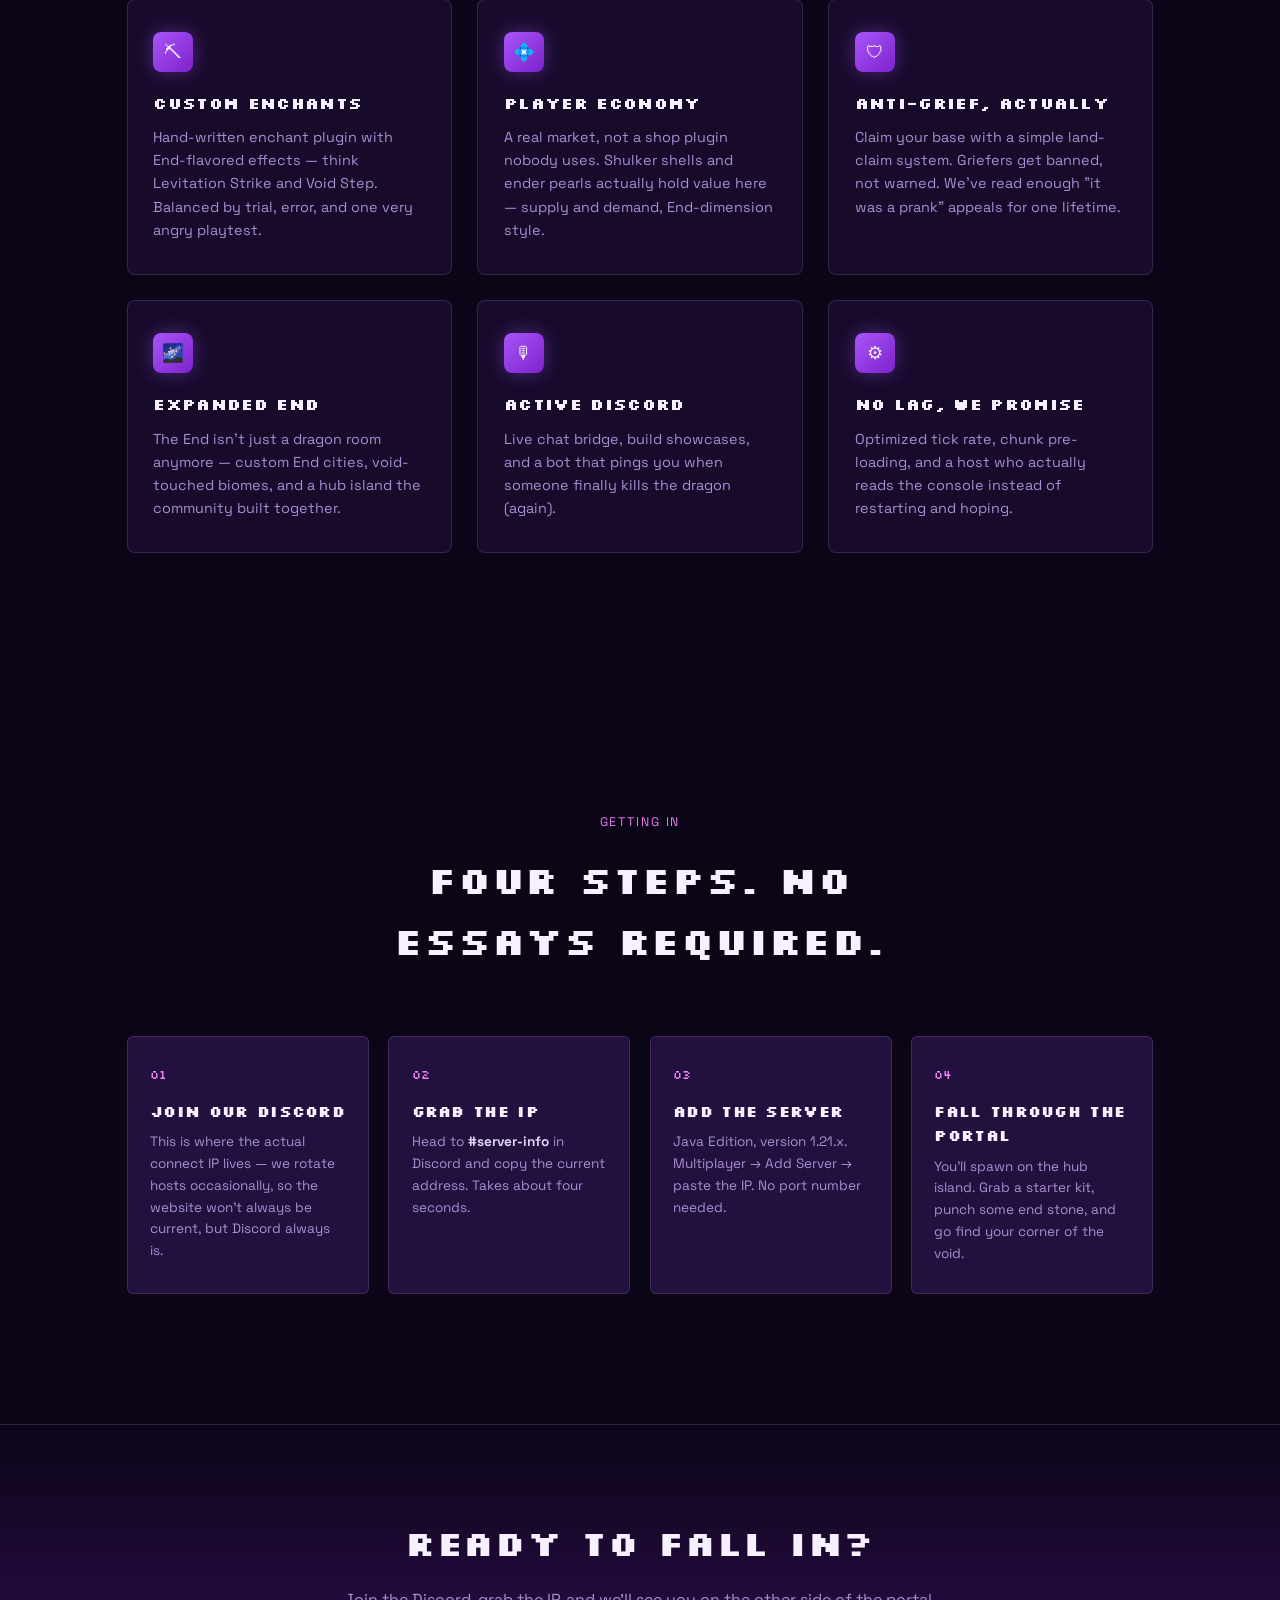
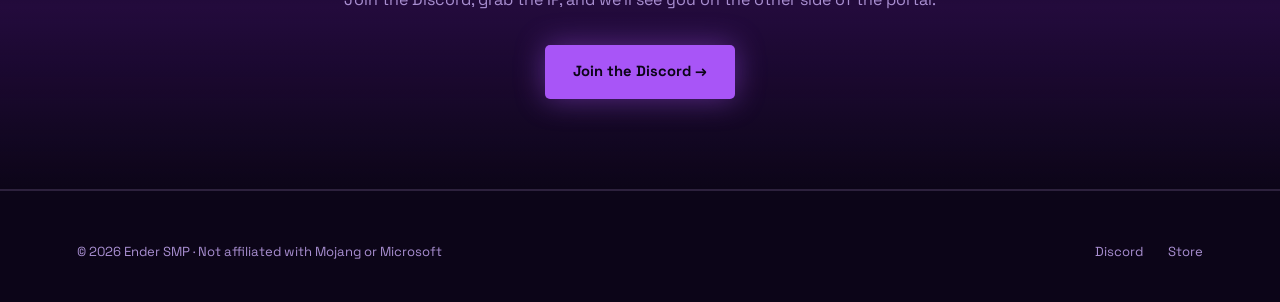
==== commit 2700e736: "Add files via upload Signed-off-by: w shadow <muhdrahbar39@gmail.com>" ====
--- a/about.html
+++ b/about.html
@@ -3,10 +3,6 @@
 <head>
 <meta charset="UTF-8">
 <meta name="viewport" content="width=device-width, initial-scale=1.0">
-<script src="assets/js/site-status.js"></script>
-<script src="assets/js/staff-config.js"></script>
-<script src="assets/js/staff-auth.js"></script>
-<script src="assets/js/maintenance-gate.js"></script>
 <title>About — Ender SMP</title>
 <link rel="icon" type="image/png" sizes="32x32" href="assets/favicon-32.png">
 <link rel="icon" type="image/png" sizes="16x16" href="assets/favicon-16.png">
@@ -144,7 +140,6 @@
   <div class="footer-links">
     <a href="https://discord.gg/vQBeGj7jYq" target="_blank" rel="noopener">Discord</a>
     <a href="store.html">Store</a>
-      <a href="staff-login.html" class="staff-link">Staff Login</a>
   </div>
 </footer>
 
--- a/assets/css/style.css
+++ b/assets/css/style.css
@@ -572,14 +572,7 @@
   }
   footer a{ color: var(--lilac-dim); }
   footer a:hover{ color: var(--magenta); }
-  .footer-links{ display:flex; gap:1.6rem; align-items:center; }
-  .footer-links .staff-link{
-    font-size: 0.74rem;
-    opacity: 0.55;
-    padding-left: 1.4rem;
-    border-left: 1px solid var(--line);
-  }
-  .footer-links .staff-link:hover{ opacity: 1; color: var(--magenta); }
+  .footer-links{ display:flex; gap:1.6rem; }
 
   /* reveal on scroll */
   .reveal{ opacity:0; transform: translateY(24px); transition: opacity 0.7s ease, transform 0.7s ease; }
